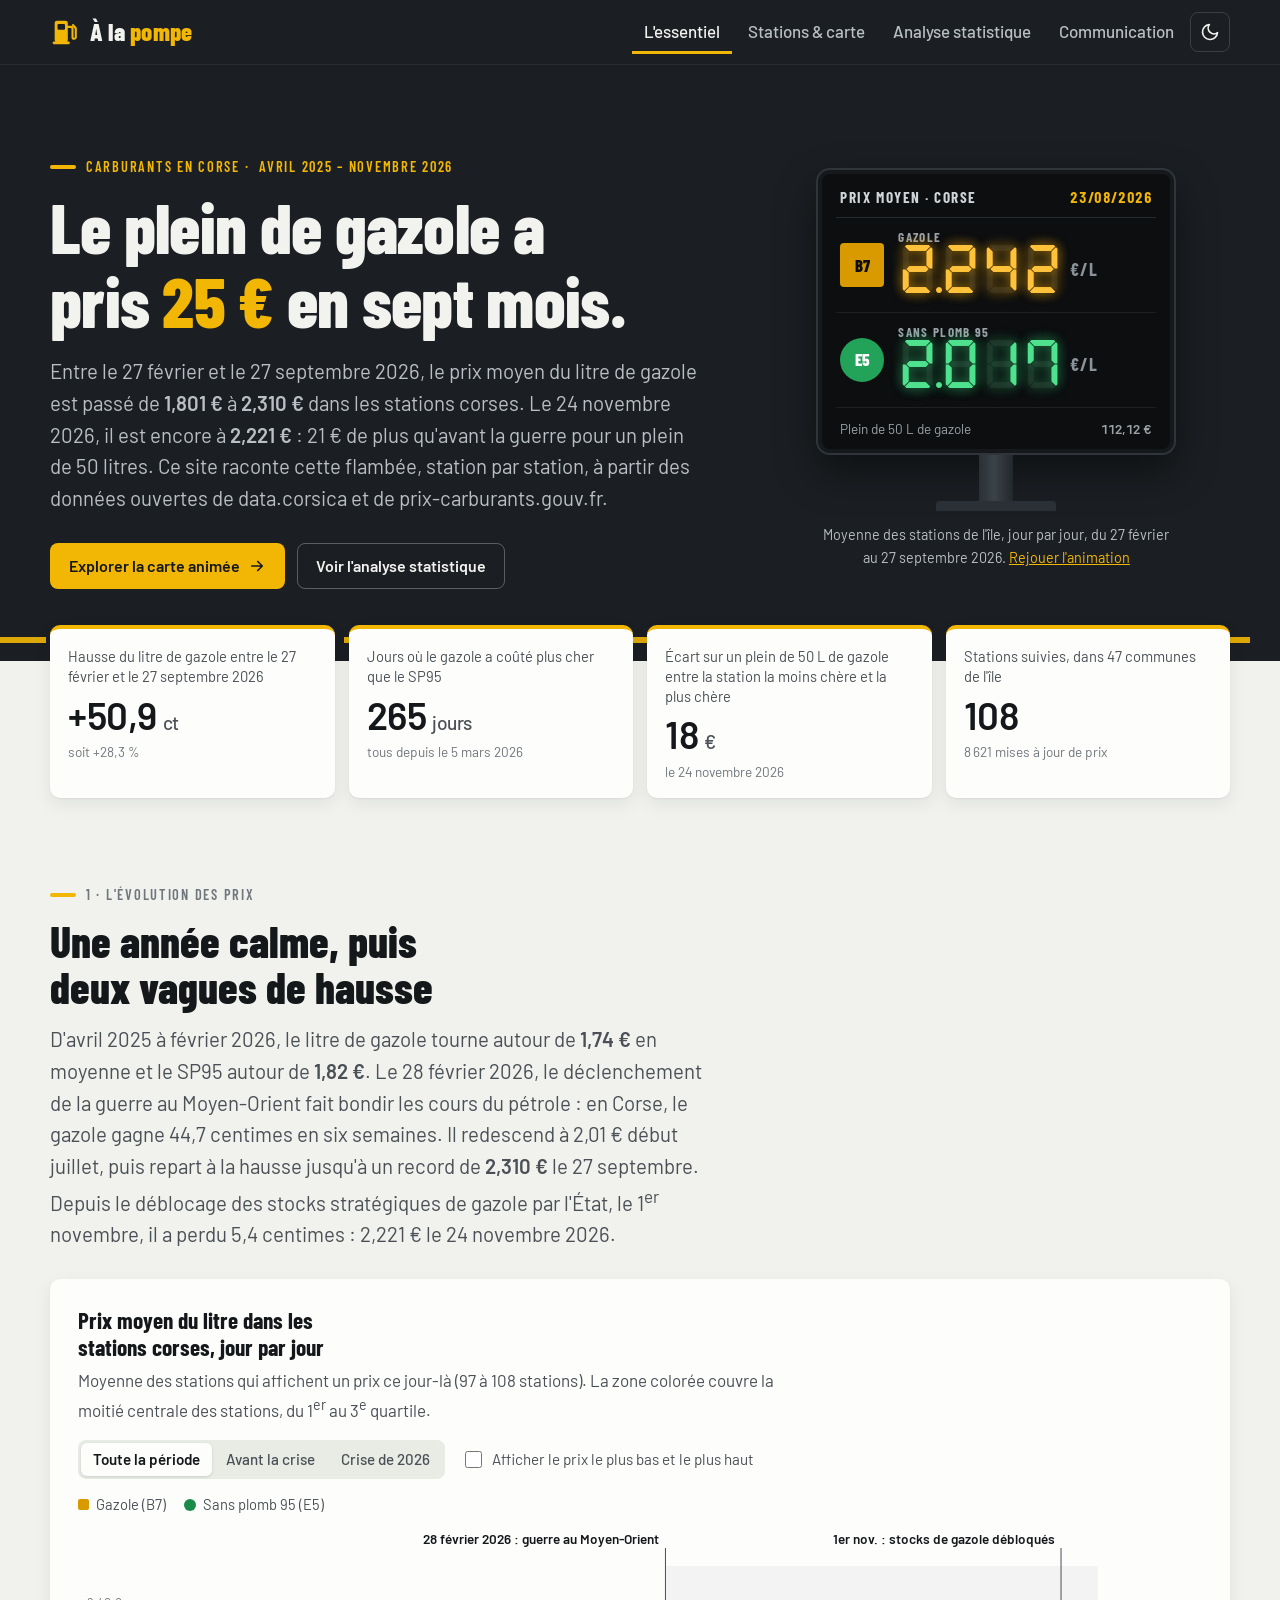
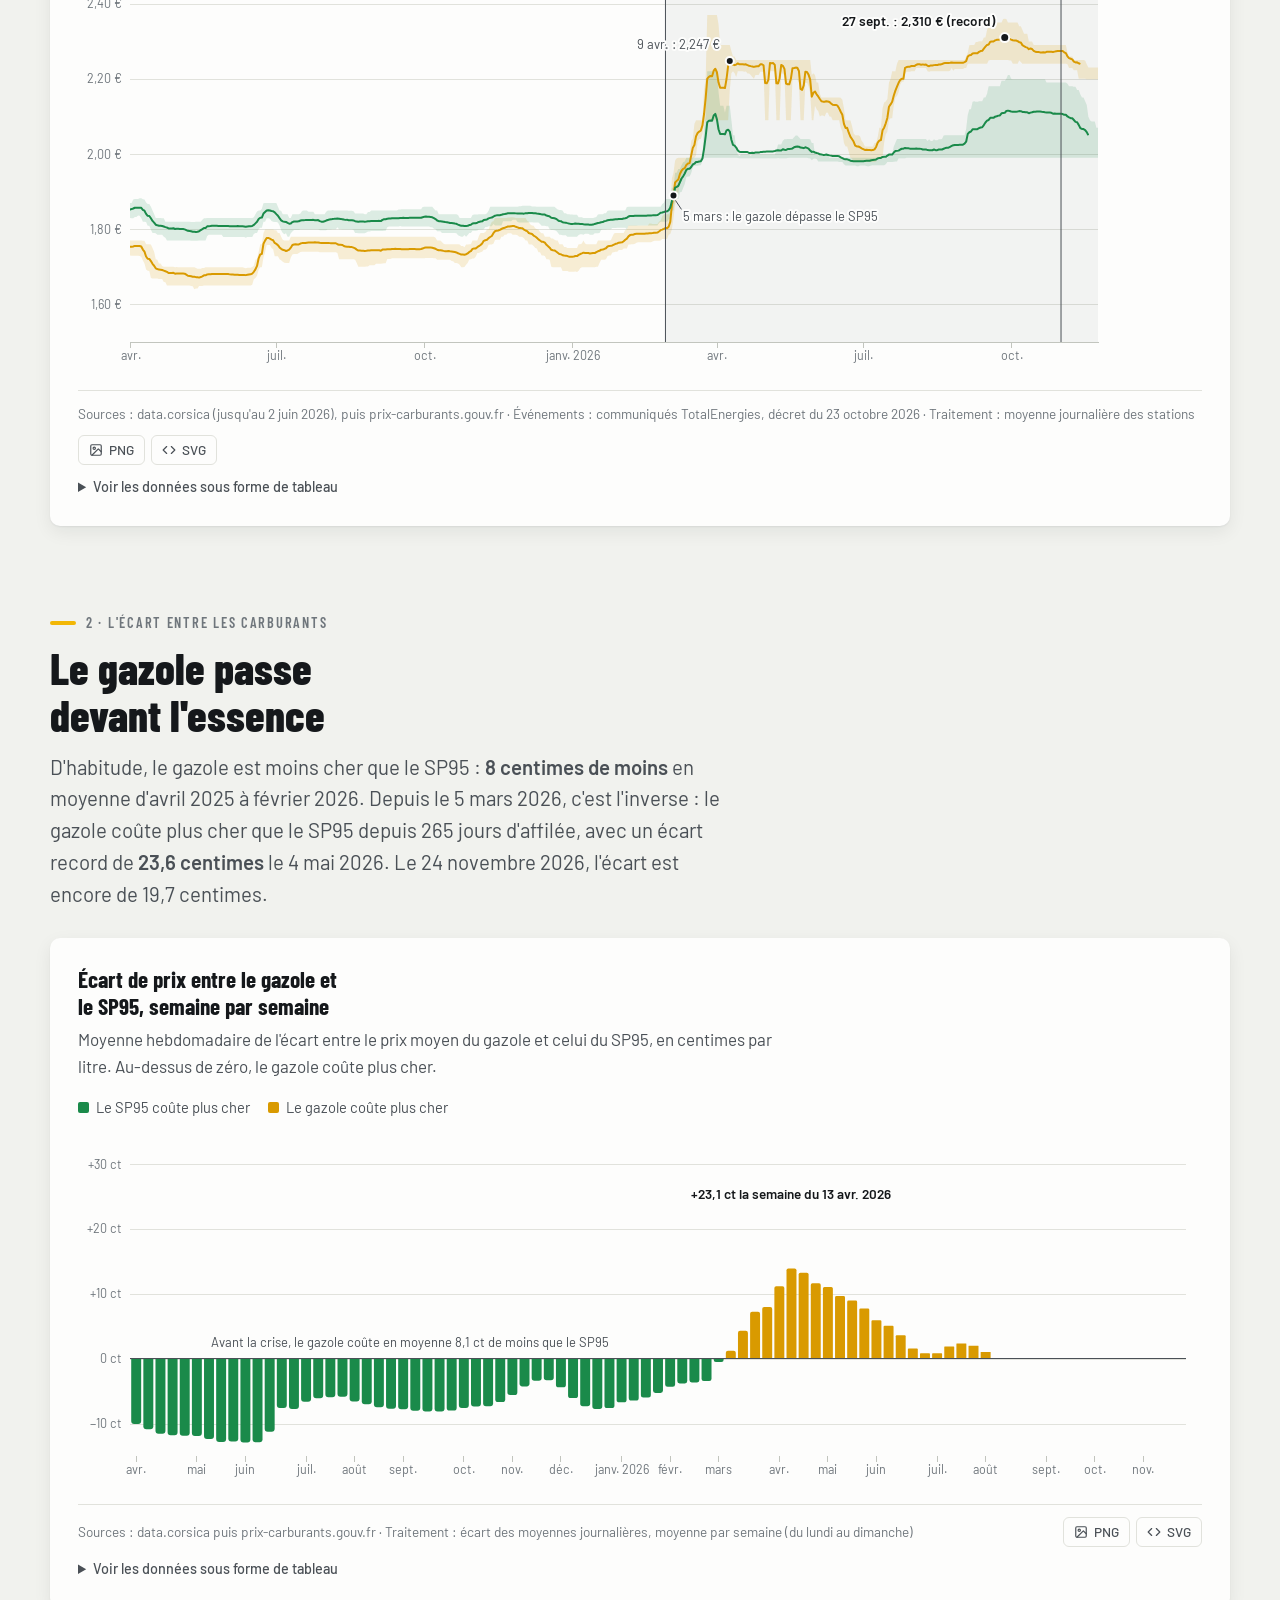
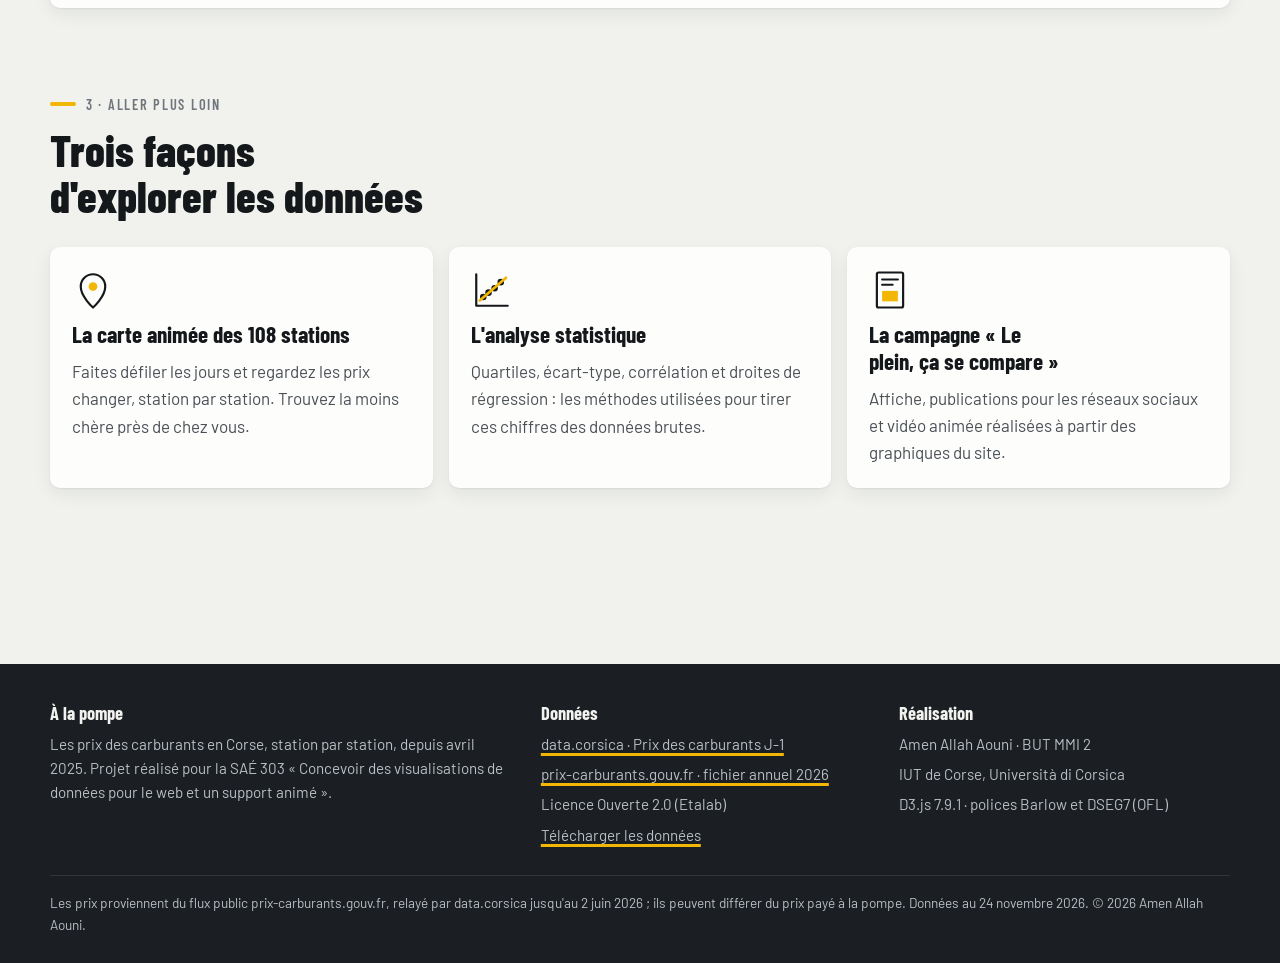
==== site/index.html @ 2a2ec22b "Site « À la pompe » (SAÉ 303) avec mise à jour quotidienne des données Données data.corsica jusqu'au" ====
<!DOCTYPE html>
<html lang="fr">
<head>
  <meta charset="utf-8">
  <meta name="viewport" content="width=device-width, initial-scale=1">
  <title>À la pompe — les prix des carburants en Corse</title>
  <meta name="description" content="Les prix du gazole et du SP95 dans les 108 stations corses depuis avril 2025 : la flambée de 2026 racontée en données (SAÉ 303, BUT MMI).">
  <meta property="og:title" content="À la pompe — les prix des carburants en Corse">
  <meta property="og:description" content="La flambée des carburants de 2026 en Corse, station par station.">
  <meta property="og:image" content="communication/banniere-web-1200x630.png">
  <link rel="icon" href="img/favicon.svg" type="image/svg+xml">
  <link rel="stylesheet" href="css/style.css">
</head>
<body>
<a class="skip" href="#contenu">Aller au contenu</a>

<header class="site-header">
  <div class="wrap">
    <a class="logo" href="index.html" aria-label="À la pompe, accueil">
      <svg viewBox="0 0 32 32" aria-hidden="true"><rect x="5" y="4" width="14" height="23" rx="2.5" fill="#f2b705"/><rect x="8" y="7.5" width="8" height="6" rx="1" fill="#1b1f23"/><rect x="3" y="26" width="18" height="3" rx="1" fill="#f2b705"/><path d="M19 10.5h3a2 2 0 0 1 2 2v9a1.75 1.75 0 0 0 3.5 0v-9.5l-3-3.5" fill="none" stroke="#f2b705" stroke-width="2.2" stroke-linecap="round" stroke-linejoin="round"/></svg>
      <span>À la <em>pompe</em></span>
    </a>
    <button class="icon-btn burger" type="button" aria-expanded="false" aria-controls="nav" aria-label="Ouvrir le menu"><svg viewBox="0 0 24 24" fill="none" stroke="currentColor" stroke-width="2" stroke-linecap="round" aria-hidden="true"><path d="M4 7h16M4 12h16M4 17h16"/></svg></button>
    <nav class="nav" id="nav" aria-label="Navigation principale">
      <a href="index.html" aria-current="page">L'essentiel</a>
      <a href="stations.html">Stations &amp; carte</a>
      <a href="analyse.html">Analyse statistique</a>
      <a href="communication.html">Communication</a>
      <button class="icon-btn theme-toggle" type="button" aria-label="Changer de thème"></button>
    </nav>
  </div>
</header>

<main id="contenu">
  <section class="band hero" aria-labelledby="titre">
    <div class="wrap">
      <div>
        <p class="eyebrow">Carburants en Corse · <span data-ap="periode">avril 2025 – novembre 2026</span></p>
        <h1 id="titre">Le plein de gazole a pris <span class="hl" data-kpi="surcout">25&nbsp;€</span> en <span data-kpi="duree">sept mois</span>.</h1>
        <p class="lede">Entre le 27 février et le <span data-kpi="date-pic">27 septembre 2026</span>, le prix moyen du litre de gazole est passé de <strong data-kpi="avant">1,801&nbsp;€</strong> à <strong data-kpi="pic">2,310&nbsp;€</strong> dans les stations corses. Le <span data-kpi="date-fin">24 novembre 2026</span>, il est encore à <strong data-kpi="dernier">2,221&nbsp;€</strong>&nbsp;: <span data-kpi="surcout-fin">21&nbsp;€</span> de plus qu'avant la guerre pour un plein de 50&nbsp;litres. Ce site raconte cette flambée, station par station, à partir des données ouvertes de data.corsica et de <span style="white-space:nowrap">prix-carburants.gouv.fr</span>.</p>
        <div class="actions">
          <a class="btn btn-mark" href="stations.html">Explorer la carte animée
            <svg viewBox="0 0 24 24" fill="none" stroke="currentColor" stroke-width="2.2" stroke-linecap="round" stroke-linejoin="round" aria-hidden="true"><path d="M5 12h14M13 6l6 6-6 6"/></svg></a>
          <a class="btn btn-ghost" href="analyse.html">Voir l'analyse statistique</a>
        </div>
      </div>

      <figure class="totem" aria-labelledby="totem-cap">
        <div class="totem-panel">
          <div class="totem-head"><span>Prix moyen · Corse</span><time id="totem-date" datetime="2026-09-27">27/09/2026</time></div>
          <div class="totem-row">
            <span class="fuel-badge b7" aria-hidden="true">B7</span>
            <div><div class="totem-name">Gazole</div><div class="led led-g" aria-live="off"><span class="ghost" aria-hidden="true">8.888</span><span class="on" id="led-g">2.310</span><small>€/L</small></div></div>
          </div>
          <div class="totem-row">
            <span class="fuel-badge e5" aria-hidden="true">E5</span>
            <div><div class="totem-name">Sans plomb 95</div><div class="led led-s" aria-live="off"><span class="ghost" aria-hidden="true">8.888</span><span class="on" id="led-s">2.109</span><small>€/L</small></div></div>
          </div>
          <div class="totem-foot"><span>Plein de 50&nbsp;L de gazole</span><strong class="num" id="totem-plein">115,49&nbsp;€</strong></div>
        </div>
        <div class="totem-pole"></div><div class="totem-base"></div>
        <figcaption class="totem-caption" id="totem-cap">Moyenne des stations de l'île, jour par jour, du 27 février au <span data-kpi="date-pic">27 septembre 2026</span>. <button class="totem-replay" type="button" id="totem-replay">Rejouer l'animation</button></figcaption>
      </figure>
    </div>
  </section>

  <section class="section" aria-label="Chiffres clés" style="padding-top:0">
    <div class="wrap">
      <div class="kpis" id="kpis">
        <div class="kpi"><div class="label">Hausse du litre de gazole entre le 27 février et le <span data-kpi="date-pic">27 septembre 2026</span></div><div class="value" data-kpi="hausse">+50,9<small>&nbsp;ct</small></div><div class="sub" data-kpi="hausse-pct">soit +28,3&nbsp;%</div></div>
        <div class="kpi"><div class="label">Jours où le gazole a coûté plus cher que le SP95</div><div class="value" data-kpi="jours">265<small>&nbsp;jours</small></div><div class="sub" data-kpi="jours-sub">tous depuis le 5 mars 2026</div></div>
        <div class="kpi"><div class="label">Écart sur un plein de 50&nbsp;L de gazole entre la station la moins chère et la plus chère</div><div class="value" data-kpi="ecart-plein">18<small>&nbsp;€</small></div><div class="sub" data-kpi="ecart-date">le 24 novembre 2026</div></div>
        <div class="kpi"><div class="label">Stations suivies, dans 47 communes de l'île</div><div class="value">108</div><div class="sub" data-kpi="maj">8&nbsp;621 mises à jour de prix</div></div>
      </div>
    </div>
  </section>

  <section class="section" aria-labelledby="s1">
    <div class="wrap">
      <div class="section-head">
        <p class="eyebrow">1 · L'évolution des prix</p>
        <h2 id="s1">Une année calme, puis deux vagues de hausse</h2>
        <p class="lede text">D'avril 2025 à février 2026, le litre de gazole tourne autour de <strong>1,74&nbsp;€</strong> en moyenne et le SP95 autour de <strong>1,82&nbsp;€</strong>. Le 28 février 2026, le déclenchement de la guerre au Moyen-Orient fait bondir les cours du pétrole&nbsp;: en Corse, le gazole gagne 44,7 centimes en six semaines. Il redescend à 2,01&nbsp;€ début juillet, puis repart à la hausse jusqu'à un record de <strong data-kpi="pic">2,310&nbsp;€</strong> le <span data-kpi="date-pic-court">27 septembre</span>. <span data-kpi="destockage">Depuis le déblocage des stocks stratégiques de gazole par l'État, le 1<sup>er</sup> novembre, il a perdu 5,4 centimes&nbsp;: 2,221&nbsp;€ le 24 novembre 2026.</span></p>
      </div>

      <figure class="chart-card" id="carte-evolution">
        <div class="chart-head">
          <h3>Prix moyen du litre dans les stations corses, jour par jour</h3>
          <p class="sub">Moyenne des stations qui affichent un prix ce jour-là (<span data-kpi="n-range">97 à 108</span> stations). La zone colorée couvre la moitié centrale des stations, du 1<sup>er</sup> au 3<sup>e</sup> quartile.</p>
        </div>
        <div class="controls">
          <div class="seg" role="group" aria-label="Période affichée" id="evo-periode">
            <button type="button" data-v="tout" aria-pressed="true">Toute la période</button>
            <button type="button" data-v="p1" aria-pressed="false">Avant la crise</button>
            <button type="button" data-v="p2" aria-pressed="false">Crise de 2026</button>
          </div>
          <label class="check"><input type="checkbox" id="evo-extremes"> Afficher le prix le plus bas et le plus haut</label>
        </div>
        <div class="legend" aria-hidden="true">
          <span><i class="key key-sq bg-g"></i>Gazole (B7)</span>
          <span><i class="key key-ci bg-s"></i>Sans plomb 95 (E5)</span>
        </div>
        <div class="chart" id="evolution" role="img" aria-label="Courbes du prix moyen du gazole et du SP95 en Corse d'avril 2025 à novembre 2026. Les prix restent stables autour de 1,74 et 1,82 euro jusqu'en février 2026, puis montent fortement en mars : le gazole atteint 2,247 euros le 9 avril, redescend vers 2,01 euros début juillet, culmine à 2,310 euros le 27 septembre, puis baisse en novembre jusqu'à 2,221 euros le 24 novembre. Il coûte plus cher que le SP95 depuis le 5 mars."></div>
        <figcaption class="chart-foot"><span>Sources : data.corsica (jusqu'au 2 juin 2026), puis prix-carburants.gouv.fr · Événements : communiqués TotalEnergies, décret du 23 octobre 2026 · Traitement : moyenne journalière des stations</span></figcaption>
      </figure>
    </div>
  </section>

  <section class="section" aria-labelledby="s2">
    <div class="wrap">
      <div class="section-head">
        <p class="eyebrow">2 · L'écart entre les carburants</p>
        <h2 id="s2">Le gazole passe devant l'essence</h2>
        <p class="lede text">D'habitude, le gazole est moins cher que le SP95&nbsp;: <strong>8 centimes de moins</strong> en moyenne d'avril 2025 à février 2026. Depuis le 5 mars 2026, c'est l'inverse&nbsp;: <span data-kpi="inversion">le gazole coûte plus cher que le SP95 depuis 265 jours d'affilée</span>, avec un écart record de <strong data-kpi="ecart-max">23,6 centimes</strong> le 4 mai 2026. <span data-kpi="ecart-fin-phrase">Le 24 novembre 2026, l'écart est encore de 19,7 centimes.</span></p>
      </div>
      <figure class="chart-card" id="carte-ecart">
        <div class="chart-head">
          <h3>Écart de prix entre le gazole et le SP95, semaine par semaine</h3>
          <p class="sub">Moyenne hebdomadaire de l'écart entre le prix moyen du gazole et celui du SP95, en centimes par litre. Au-dessus de zéro, le gazole coûte plus cher.</p>
        </div>
        <div class="legend" aria-hidden="true">
          <span><i class="key key-sq bg-s"></i>Le SP95 coûte plus cher</span>
          <span><i class="key key-sq bg-g"></i>Le gazole coûte plus cher</span>
        </div>
        <div class="chart" id="ecart" role="img" aria-label="Diagramme en barres de l'écart hebdomadaire entre gazole et SP95 : environ 8 centimes en faveur du gazole jusqu'en février 2026, puis un écart qui s'inverse début mars et dépasse 23 centimes en défaveur du gazole mi-avril. Il retombe à 3 centimes début juillet, remonte à plus de 22 centimes en août et reste entre 16 et 20 centimes jusqu'à fin novembre 2026."></div>
        <figcaption class="chart-foot"><span>Sources : data.corsica puis prix-carburants.gouv.fr · Traitement : écart des moyennes journalières, moyenne par semaine (du lundi au dimanche)</span></figcaption>
      </figure>
    </div>
  </section>

  <section class="section" aria-labelledby="s3">
    <div class="wrap">
      <div class="section-head">
        <p class="eyebrow">3 · Aller plus loin</p>
        <h2 id="s3">Trois façons d'explorer les données</h2>
      </div>
      <div class="cards">
        <a class="card" href="stations.html">
          <svg class="pic" viewBox="0 0 48 48" fill="none" stroke="currentColor" stroke-width="2.5" stroke-linejoin="round" aria-hidden="true"><path d="M24 44s14-12.4 14-24a14 14 0 0 0-28 0c0 11.6 14 24 14 24z"/><circle cx="24" cy="20" r="5" fill="var(--mark)" stroke="none"/></svg>
          <h3>La carte animée des 108 stations</h3>
          <p>Faites défiler les jours et regardez les prix changer, station par station. Trouvez la moins chère près de chez vous.</p>
        </a>
        <a class="card" href="analyse.html">
          <svg class="pic" viewBox="0 0 48 48" fill="none" stroke="currentColor" stroke-width="2.5" stroke-linecap="round" aria-hidden="true"><path d="M6 42h36M6 42V6"/><circle cx="14" cy="32" r="2.5" fill="currentColor"/><circle cx="20" cy="27" r="2.5" fill="currentColor"/><circle cx="27" cy="22" r="2.5" fill="currentColor"/><circle cx="34" cy="15" r="2.5" fill="currentColor"/><path d="M10 36 40 10" stroke="var(--mark)" stroke-width="3"/></svg>
          <h3>L'analyse statistique</h3>
          <p>Quartiles, écart-type, corrélation et droites de régression&nbsp;: les méthodes utilisées pour tirer ces chiffres des données brutes.</p>
        </a>
        <a class="card" href="communication.html">
          <svg class="pic" viewBox="0 0 48 48" fill="none" stroke="currentColor" stroke-width="2.5" stroke-linejoin="round" aria-hidden="true"><rect x="9" y="4" width="30" height="40" rx="2"/><path d="M15 12h18M15 18h12" stroke-linecap="round"/><rect x="15" y="25" width="18" height="12" fill="var(--mark)" stroke="none"/></svg>
          <h3>La campagne «&nbsp;Le plein, ça se compare&nbsp;»</h3>
          <p>Affiche, publications pour les réseaux sociaux et vidéo animée réalisées à partir des graphiques du site.</p>
        </a>
      </div>
    </div>
  </section>
</main>

<footer class="site-footer">
  <div class="wrap">
    <div>
      <h4>À la pompe</h4>
      <p>Les prix des carburants en Corse, station par station, depuis avril 2025. Projet réalisé pour la SAÉ 303 «&nbsp;Concevoir des visualisations de données pour le web et un support animé&nbsp;».</p>
    </div>
    <div>
      <h4>Données</h4>
      <ul>
        <li><a href="https://data.corsica/datasets/prix-des-carburants-j-1-avec-historique-en-corse">data.corsica · Prix des carburants J-1</a></li>
        <li><a href="https://www.prix-carburants.gouv.fr/rubrique/opendata/">prix-carburants.gouv.fr · fichier annuel 2026</a></li>
        <li>Licence Ouverte 2.0 (Etalab)</li>
        <li><a href="analyse.html#telechargements">Télécharger les données</a></li>
      </ul>
    </div>
    <div>
      <h4>Réalisation</h4>
      <ul>
        <li>Amen Allah Aouni · BUT MMI 2</li>
        <li>IUT de Corse, Università di Corsica</li>
        <li>D3.js 7.9.1 · polices Barlow et DSEG7 (OFL)</li>
      </ul>
    </div>
    <p class="legal">Les prix proviennent du flux public prix-carburants.gouv.fr, relayé par data.corsica jusqu'au 2 juin 2026&nbsp;; ils peuvent différer du prix payé à la pompe. Données au <span data-ap="date-fin">24 novembre 2026</span>. © <span data-annee>2026</span> Amen Allah Aouni.</p>
  </div>
</footer>

<script src="js/vendor/d3.v7.9.1.min.js"></script>
<script src="data/data.js"></script>
<script src="js/common.js"></script>
<script src="js/accueil.js"></script>
</body>
</html>
---- site/css/style.css ----
/* =====================================================================
   À la pompe — feuille de style
   Charte : asphalte + marquage routier jaune ; codes des carburants
   (gazole B7 = jaune, SP95 E5 = vert, comme sur les pistolets des pompes).
   Mise en page : une colonne éditoriale (~65 caractères) qui s'élargit
   pour les graphiques ; bandeaux « asphalte » pour les temps forts.
   ===================================================================== */

@font-face { font-family: "Barlow"; font-weight: 400; font-style: normal; font-display: swap; src: url("../fonts/barlow-latin-400-normal.woff2") format("woff2"); }
@font-face { font-family: "Barlow"; font-weight: 400; font-style: italic; font-display: swap; src: url("../fonts/barlow-latin-400-italic.woff2") format("woff2"); }
@font-face { font-family: "Barlow"; font-weight: 500; font-style: normal; font-display: swap; src: url("../fonts/barlow-latin-500-normal.woff2") format("woff2"); }
@font-face { font-family: "Barlow"; font-weight: 600; font-style: normal; font-display: swap; src: url("../fonts/barlow-latin-600-normal.woff2") format("woff2"); }
@font-face { font-family: "Barlow"; font-weight: 700; font-style: normal; font-display: swap; src: url("../fonts/barlow-latin-700-normal.woff2") format("woff2"); }
@font-face { font-family: "Barlow Condensed"; font-weight: 600; font-style: normal; font-display: swap; src: url("../fonts/barlow-condensed-latin-600-normal.woff2") format("woff2"); }
@font-face { font-family: "Barlow Condensed"; font-weight: 700; font-style: normal; font-display: swap; src: url("../fonts/barlow-condensed-latin-700-normal.woff2") format("woff2"); }
@font-face { font-family: "Barlow Condensed"; font-weight: 800; font-style: normal; font-display: swap; src: url("../fonts/barlow-condensed-latin-800-normal.woff2") format("woff2"); }
@font-face { font-family: "DSEG7 Classic"; font-weight: 700; font-style: normal; font-display: swap; src: url("../fonts/DSEG7Classic-Bold.woff2") format("woff2"); }

:root {
  /* couleurs (thème clair) */
  --bg: #f1f2ee;
  --surface: #fdfdfc;
  --surface-2: #e9ebe5;
  --ink: #15181b;
  --ink-2: #4a5056;
  --muted: #6f767c;
  --line: #e1e2dc;
  --axis: #c2c5be;
  --asphalt: #1b1f23;
  --asphalt-2: #272c31;
  --on-asphalt: #f2f3ef;
  --on-asphalt-2: #b9bfc4;
  --mark: #f2b705;
  --gazole: #d99a00;
  --sp95: #1a8a4a;
  --moins: #2a6fc4;
  --neutre: #dfdfd9;
  --plus: #c9372c;
  --cat-1: #2a78d6;
  --cat-2: #eb6834;
  --cat-3: #1baf7a;
  --cat-autre: #9a9f99;
  --focus: #2a6fc4;
  --shadow: 0 1px 2px rgba(21, 24, 27, .06), 0 6px 18px rgba(21, 24, 27, .07);
  /* typographies */
  --font-display: "Barlow Condensed", "Arial Narrow", "Roboto Condensed", sans-serif;
  --font-body: "Barlow", "Segoe UI", system-ui, -apple-system, sans-serif;
  --font-led: "DSEG7 Classic", "Courier New", monospace;
  /* mise en page */
  --wrap: 1180px;
  --text: 68ch;
  --radius: 10px;
  color-scheme: light;
}

@media (prefers-color-scheme: dark) {
  :root:not([data-theme="light"]) {
    --bg: #101215; --surface: #1a1d21; --surface-2: #23272c; --ink: #eef0f2; --ink-2: #c3c8cd; --muted: #8f969c;
    --line: #2c3035; --axis: #40464c; --asphalt: #0b0d0f; --asphalt-2: #171a1d; --on-asphalt: #eef0f2; --on-asphalt-2: #a9b0b6;
    --gazole: #c78400; --sp95: #168250; --moins: #4a8fe0; --neutre: #3b3e42; --plus: #e0574b;
    --cat-1: #3987e5; --cat-2: #d95926; --cat-3: #199e70; --cat-autre: #7b8187; --focus: #6aa6ef;
    --shadow: 0 1px 2px rgba(0, 0, 0, .4), 0 8px 24px rgba(0, 0, 0, .35);
    color-scheme: dark;
  }
}
:root[data-theme="dark"] {
  --bg: #101215; --surface: #1a1d21; --surface-2: #23272c; --ink: #eef0f2; --ink-2: #c3c8cd; --muted: #8f969c;
  --line: #2c3035; --axis: #40464c; --asphalt: #0b0d0f; --asphalt-2: #171a1d; --on-asphalt: #eef0f2; --on-asphalt-2: #a9b0b6;
  --gazole: #c78400; --sp95: #168250; --moins: #4a8fe0; --neutre: #3b3e42; --plus: #e0574b;
  --cat-1: #3987e5; --cat-2: #d95926; --cat-3: #199e70; --cat-autre: #7b8187; --focus: #6aa6ef;
  --shadow: 0 1px 2px rgba(0, 0, 0, .4), 0 8px 24px rgba(0, 0, 0, .35);
  color-scheme: dark;
}

/* ---------- base ---------- */
*, *::before, *::after { box-sizing: border-box; }
html { -webkit-text-size-adjust: 100%; scroll-behavior: smooth; }
@media (prefers-reduced-motion: reduce) { html { scroll-behavior: auto; } *, *::before, *::after { animation-duration: .01ms !important; transition-duration: .01ms !important; } }
body { margin: 0; background: var(--bg); color: var(--ink); font: 400 1.0625rem/1.6 var(--font-body); }
img, svg { max-width: 100%; }
img { height: auto; display: block; }
a { color: inherit; text-decoration-color: var(--mark); text-decoration-thickness: 3px; text-underline-offset: 3px; }
a:hover { text-decoration-color: currentColor; }
:focus-visible { outline: 3px solid var(--focus); outline-offset: 2px; border-radius: 3px; }
h1, h2, h3, h4 { font-family: var(--font-display); line-height: 1.05; text-wrap: balance; margin: 0; }
h1 { font-weight: 800; font-size: clamp(2.5rem, 5.6vw, 4.4rem); letter-spacing: -.01em; }
h2 { font-weight: 800; font-size: clamp(1.9rem, 3.6vw, 2.75rem); }
h3 { font-weight: 700; font-size: 1.45rem; line-height: 1.15; }
h4 { font-weight: 700; font-size: 1.15rem; }
p { margin: 0; }
strong { font-weight: 600; }
.wrap { width: min(100% - 32px, var(--wrap)); margin-inline: auto; }
.text { max-width: var(--text); }
.flow > * + * { margin-top: 1rem; }
.sr-only { position: absolute; width: 1px; height: 1px; overflow: hidden; clip: rect(0 0 0 0); white-space: nowrap; }
.skip { position: absolute; left: 12px; top: -60px; background: var(--mark); color: #15181b; padding: 8px 14px; border-radius: 6px; z-index: 100; font-weight: 600; }
.skip:focus { top: 12px; }
.num { font-variant-numeric: tabular-nums; }

/* ---------- en-tête ---------- */
.site-header { position: sticky; top: 0; z-index: 50; background: var(--asphalt); color: var(--on-asphalt); border-bottom: 1px solid rgba(255, 255, 255, .06); }
.site-header .wrap { display: flex; align-items: center; gap: 24px; min-height: 64px; }
.logo { display: inline-flex; align-items: center; gap: 10px; text-decoration: none; font-family: var(--font-display); font-weight: 800; font-size: 1.55rem; letter-spacing: .01em; color: var(--on-asphalt); white-space: nowrap; }
.logo svg { width: 30px; height: 30px; flex: none; }
.logo span em { font-style: normal; color: var(--mark); }
.nav { margin-left: auto; display: flex; align-items: center; gap: 4px; }
.nav a { text-decoration: none; padding: 8px 12px; border-radius: 6px; font-weight: 500; color: var(--on-asphalt-2); }
.nav a:hover { color: var(--on-asphalt); background: rgba(255, 255, 255, .06); }
.nav a[aria-current="page"] { color: var(--on-asphalt); box-shadow: inset 0 -3px 0 var(--mark); border-radius: 6px 6px 0 0; }
.icon-btn { display: inline-grid; place-items: center; width: 40px; height: 40px; border-radius: 8px; border: 1px solid rgba(255, 255, 255, .14); background: transparent; color: var(--on-asphalt); cursor: pointer; }
.icon-btn:hover { background: rgba(255, 255, 255, .08); }
.icon-btn svg { width: 20px; height: 20px; }
.burger { display: none; }
@media (max-width: 860px) {
  .burger { display: inline-grid; margin-left: auto; }
  .nav { position: absolute; left: 0; right: 0; top: 64px; flex-direction: column; align-items: stretch; gap: 0; padding: 8px 16px 16px; background: var(--asphalt); border-bottom: 1px solid rgba(255, 255, 255, .08); display: none; }
  .nav.open { display: flex; }
  .nav a { padding: 12px 8px; }
  .nav a[aria-current="page"] { box-shadow: inset 4px 0 0 var(--mark); border-radius: 0; padding-left: 14px; }
  .nav .icon-btn { margin-top: 8px; }
}

/* ---------- bandeau asphalte / héros ---------- */
.band { background: var(--asphalt); color: var(--on-asphalt); }
.band .lede { color: var(--on-asphalt-2); }
.hero { padding: clamp(40px, 7vw, 84px) 0 clamp(40px, 6vw, 72px); position: relative; overflow: hidden; }
.hero::after { /* marquage de chaussée en pointillé, en bas du bandeau */
  content: ""; position: absolute; left: 0; right: 0; bottom: 18px; height: 6px;
  background: repeating-linear-gradient(90deg, var(--mark) 0 46px, transparent 46px 86px); opacity: .9; }
.hero .wrap { display: grid; grid-template-columns: minmax(0, 1.25fr) minmax(0, .9fr); gap: clamp(28px, 5vw, 64px); align-items: center; }
.eyebrow { display: inline-flex; align-items: center; gap: 10px; font: 600 .9rem/1.2 var(--font-display); text-transform: uppercase; letter-spacing: .12em; color: var(--muted); }
.band .eyebrow { color: var(--mark); }
.eyebrow::before { content: ""; width: 26px; height: 4px; background: var(--mark); border-radius: 2px; }
.hero h1 { margin-top: 14px; }
.hero h1 .hl { color: var(--mark); }
.lede { font-size: clamp(1.1rem, 1.6vw, 1.28rem); line-height: 1.55; max-width: 56ch; margin-top: 18px; color: var(--ink-2); }
.hero .actions { display: flex; flex-wrap: wrap; gap: 12px; margin-top: 28px; }
@media (max-width: 900px) { .hero .wrap { grid-template-columns: 1fr; } }

.btn { display: inline-flex; align-items: center; gap: 8px; font: 600 1rem/1 var(--font-body); padding: 13px 18px; border-radius: 8px; border: 1px solid transparent; text-decoration: none; cursor: pointer; }
.btn-mark { background: var(--mark); color: #15181b; }
.btn-mark:hover { filter: brightness(1.06); }
.btn-ghost { border-color: rgba(255, 255, 255, .28); color: var(--on-asphalt); background: transparent; }
.btn-ghost:hover { background: rgba(255, 255, 255, .08); }
.btn svg { width: 18px; height: 18px; }

/* totem de prix (panneau de station) */
.totem { justify-self: center; width: min(100%, 360px); }
.totem-panel { background: #0c0e10; border-radius: 14px; padding: 18px 18px 14px; border: 2px solid #2f353b; box-shadow: 0 18px 40px rgba(0, 0, 0, .45), inset 0 0 0 4px #15191c; }
.totem-head { display: flex; justify-content: space-between; align-items: baseline; font: 700 .95rem/1 var(--font-display); letter-spacing: .1em; text-transform: uppercase; color: #cfd4d8; padding: 2px 4px 12px; border-bottom: 1px solid #262b30; }
.totem-head time { color: var(--mark); font-variant-numeric: tabular-nums; letter-spacing: .04em; }
.totem-row { display: grid; grid-template-columns: auto 1fr; align-items: center; gap: 14px; padding: 12px 4px; border-bottom: 1px solid #1d2125; }
.totem-row:last-of-type { border-bottom: 0; }
.fuel-badge { display: inline-grid; place-items: center; width: 44px; height: 44px; font: 800 1.05rem/1 var(--font-display); color: #0c0e10; }
.fuel-badge.b7 { background: var(--gazole); border-radius: 4px; }
.fuel-badge.e5 { background: #23a35a; border-radius: 50%; color: #fff; }
.totem-name { font: 700 .82rem/1.1 var(--font-display); letter-spacing: .1em; text-transform: uppercase; color: #9aa2a8; }
.led { font-family: var(--font-led); font-weight: 700; font-size: clamp(2.3rem, 5vw, 3rem); line-height: 1; letter-spacing: .04em; font-variant-numeric: tabular-nums; position: relative; display: inline-block; }
.led .ghost { position: absolute; inset: 0; color: rgba(255, 255, 255, .06); }
.led .on { position: relative; }
.led-g { color: #ffc23a; text-shadow: 0 0 12px rgba(255, 176, 0, .45); }
.led-s { color: #4ee28e; text-shadow: 0 0 12px rgba(46, 204, 113, .4); }
.led small { font-family: var(--font-display); font-size: .38em; letter-spacing: .06em; color: #8b939a; margin-left: 6px; text-shadow: none; vertical-align: .9em; }
.totem-foot { display: flex; justify-content: space-between; gap: 10px; padding: 10px 4px 0; font-size: .85rem; color: #9aa2a8; }
.totem-pole { width: 34px; height: 46px; margin: 0 auto; background: linear-gradient(90deg, #2a3035, #3b4248 45%, #22272b); }
.totem-base { width: 120px; height: 10px; margin: 0 auto; background: #2a3035; border-radius: 4px 4px 0 0; }
.totem-caption { margin-top: 12px; text-align: center; font-size: .9rem; color: var(--on-asphalt-2); }
.totem-replay { background: none; border: 0; color: var(--mark); font: inherit; text-decoration: underline; cursor: pointer; padding: 0; }

/* ---------- sections ---------- */
main { display: block; }
.section { padding: clamp(48px, 7vw, 88px) 0; }
.section + .section { padding-top: 0; }
.section-head { display: grid; gap: 14px; margin-bottom: 28px; }
.section-head h2 { max-width: 22ch; }
.section-head .lede { margin-top: 0; }
.kpis { display: grid; grid-template-columns: repeat(auto-fit, minmax(200px, 1fr)); gap: 14px; margin-top: -36px; position: relative; z-index: 2; }
.kpi { background: var(--surface); border-radius: var(--radius); padding: 18px 18px 16px; box-shadow: var(--shadow); border-top: 4px solid var(--mark); }
.kpi .label { font-size: .92rem; color: var(--ink-2); line-height: 1.35; }
.kpi .value { font: 600 2.4rem/1.05 var(--font-body); letter-spacing: -.01em; margin-top: 8px; }
.kpi .value small { font-size: .5em; font-weight: 500; color: var(--ink-2); margin-left: 2px; }
.kpi .sub { font-size: .85rem; color: var(--muted); margin-top: 6px; }

.cards { display: grid; grid-template-columns: repeat(auto-fit, minmax(260px, 1fr)); gap: 16px; }
.card { background: var(--surface); border-radius: var(--radius); padding: 22px; box-shadow: var(--shadow); display: grid; gap: 10px; align-content: start; text-decoration: none; }
a.card:hover { outline: 2px solid var(--mark); }
.card .pic { width: 42px; height: 42px; color: var(--ink); }
.card p { color: var(--ink-2); }

/* ---------- cartes de graphique ---------- */
.chart-card { background: var(--surface); border-radius: var(--radius); box-shadow: var(--shadow); padding: clamp(16px, 2.4vw, 28px); margin: 0; }
.chart-card + .chart-card { margin-top: 28px; }
.chart-head { display: grid; gap: 6px; margin-bottom: 16px; }
.chart-head h3 { max-width: 34ch; }
.chart-head .sub { color: var(--ink-2); max-width: 70ch; }
.controls { display: flex; flex-wrap: wrap; align-items: center; gap: 10px 16px; margin: 4px 0 14px; }
.seg { display: inline-flex; background: var(--surface-2); border-radius: 8px; padding: 3px; gap: 2px; }
.seg button { font: 500 .95rem/1 var(--font-body); border: 0; background: transparent; color: var(--ink-2); padding: 9px 12px; border-radius: 6px; cursor: pointer; display: inline-flex; align-items: center; gap: 7px; }
.seg button[aria-pressed="true"] { background: var(--surface); color: var(--ink); box-shadow: 0 1px 3px rgba(0, 0, 0, .12); font-weight: 600; }
.seg button:hover { color: var(--ink); }
.ctl-label { font-size: .9rem; color: var(--muted); }
.check { display: inline-flex; align-items: center; gap: 7px; font-size: .95rem; color: var(--ink-2); cursor: pointer; }
.check input { width: 17px; height: 17px; accent-color: var(--ink); }
.key { display: inline-block; vertical-align: middle; }
.key-sq { width: 11px; height: 11px; border-radius: 2px; }
.key-ci { width: 12px; height: 12px; border-radius: 50%; }
.key-line { width: 18px; height: 3px; border-radius: 2px; }
.bg-g { background: var(--gazole); } .bg-s { background: var(--sp95); }
.chart { position: relative; width: 100%; }
.chart svg { display: block; width: 100%; height: auto; overflow: visible; }
.legend { display: flex; flex-wrap: wrap; gap: 6px 18px; font-size: .92rem; color: var(--ink-2); margin: 2px 0 10px; }
.legend span { display: inline-flex; align-items: center; gap: 7px; }
.chart-foot { display: flex; flex-wrap: wrap; align-items: center; justify-content: space-between; gap: 10px 16px; margin-top: 14px; padding-top: 12px; border-top: 1px solid var(--line); font-size: .85rem; color: var(--muted); }
.export { display: inline-flex; gap: 6px; }
.export button, .mini-btn { font: 500 .85rem/1 var(--font-body); border: 1px solid var(--line); background: var(--surface); color: var(--ink-2); padding: 7px 10px; border-radius: 6px; cursor: pointer; display: inline-flex; align-items: center; gap: 6px; }
.export button:hover, .mini-btn:hover { border-color: var(--axis); color: var(--ink); }
.export svg, .mini-btn svg { width: 14px; height: 14px; }
details.data-table { margin-top: 10px; font-size: .9rem; }
details.data-table summary { cursor: pointer; color: var(--ink-2); font-weight: 500; }
.table-scroll { overflow-x: auto; margin-top: 10px; max-height: 420px; overflow-y: auto; border: 1px solid var(--line); border-radius: 8px; }
table { border-collapse: collapse; width: 100%; font-size: .92rem; }
th, td { text-align: left; padding: 8px 10px; border-bottom: 1px solid var(--line); white-space: nowrap; }
th { font-weight: 600; color: var(--ink-2); background: var(--surface-2); position: sticky; top: 0; z-index: 1; }
td.n, th.n { text-align: right; font-variant-numeric: tabular-nums; }
tbody tr:hover { background: var(--surface-2); }
.toast { position: fixed; left: 50%; bottom: 24px; transform: translateX(-50%); background: var(--ink); color: var(--surface); padding: 10px 16px; border-radius: 8px; font-size: .95rem; z-index: 90; box-shadow: var(--shadow); }

/* ---------- éléments SVG des graphiques ---------- */
.grid line { stroke: var(--line); shape-rendering: crispEdges; }
.grid .domain { display: none; }
.axis .domain, .axis line { stroke: var(--axis); shape-rendering: crispEdges; }
.axis text, .tick-label { fill: var(--muted); font: 400 12.5px var(--font-body); }
.axis-title { fill: var(--muted); font: 500 12.5px var(--font-body); }
.zero { stroke: var(--ink-2); stroke-width: 1; shape-rendering: crispEdges; }
.line { fill: none; stroke-width: 2; stroke-linejoin: round; stroke-linecap: round; }
.line-g { stroke: var(--gazole); } .line-s { stroke: var(--sp95); }
.band-g { fill: var(--gazole); fill-opacity: .16; } .band-s { fill: var(--sp95); fill-opacity: .14; }
.band-ext { fill-opacity: .09; }
.fill-g { fill: var(--gazole); } .fill-s { fill: var(--sp95); }
.label-strong { fill: var(--ink); font: 600 13.5px var(--font-body); }
.label { fill: var(--ink-2); font: 400 13px var(--font-body); }
.label-muted { fill: var(--muted); font: 400 12px var(--font-body); }
.halo { paint-order: stroke; stroke: var(--surface); stroke-width: 4px; stroke-linejoin: round; }
.annot-line { stroke: var(--ink-2); stroke-width: 1; }
.annot-zone { fill: var(--ink); opacity: .045; }
.annot-num { fill: var(--surface); font: 700 11px var(--font-body); }
.annot-dot { fill: var(--ink); }
.crosshair { stroke: var(--ink-2); stroke-width: 1; pointer-events: none; }
.dot-ring { stroke: var(--surface); stroke-width: 2; }
.ref-line { stroke: var(--ink-2); stroke-width: 1.5; stroke-dasharray: 5 4; fill: none; }
.box { fill: var(--surface-2); stroke: var(--axis); }
.whisker { stroke: var(--ink-2); stroke-width: 1.2; }
.median { stroke: var(--ink); stroke-width: 2.5; }
.bar-one { fill: var(--cat-1); }
.mean-line { stroke: var(--ink); stroke-width: 1.5; }
.commune { fill: var(--surface-2); stroke: var(--surface); stroke-width: .6; }
.dep-line { fill: none; stroke: var(--axis); stroke-width: 1.2; }
.coast { fill: none; stroke: var(--ink-2); stroke-width: 1; opacity: .5; }
.station { stroke: var(--surface); stroke-width: 1.8; cursor: pointer; }
.station.is-hot, .bee.is-hot { stroke: var(--ink); stroke-width: 2.5; }
.bee { stroke: var(--surface); stroke-width: 1.5; cursor: pointer; }
.hit { fill: transparent; cursor: pointer; }
.cell { shape-rendering: crispEdges; }
.cell.empty { fill: var(--surface-2); }
.reg-yx { stroke: var(--ink); stroke-width: 2; fill: none; }
.reg-xy { stroke: var(--cat-2); stroke-width: 2; fill: none; }
.reg-mayer { stroke: var(--cat-1); stroke-width: 2; fill: none; }
.g-point { fill: var(--ink); stroke: var(--surface); stroke-width: 2; }
.g-sub { fill: var(--surface); stroke: var(--cat-1); stroke-width: 2.5; }

/* infobulle */
.tooltip { position: fixed; z-index: 80; pointer-events: none; background: var(--surface); color: var(--ink); border: 1px solid var(--line); border-radius: 8px; box-shadow: var(--shadow); padding: 10px 12px; font-size: .9rem; line-height: 1.35; min-width: 160px; max-width: 280px; opacity: 0; transform: translateY(4px); transition: opacity .12s, transform .12s; }
.tooltip.show { opacity: 1; transform: none; }
.tooltip .t-title { font-weight: 600; margin-bottom: 6px; }
.tooltip .t-sub { color: var(--muted); font-size: .82rem; margin: -4px 0 6px; }
.tooltip .t-row { display: flex; align-items: center; gap: 8px; justify-content: space-between; }
.tooltip .t-row + .t-row { margin-top: 3px; }
.tooltip .t-key { display: inline-flex; align-items: center; gap: 7px; color: var(--ink-2); }
.tooltip .t-val { font-weight: 600; font-variant-numeric: tabular-nums; }

/* ---------- carte + distribution ---------- */
.explorer { display: grid; grid-template-columns: minmax(0, 1fr) minmax(0, 1.15fr); gap: 24px; align-items: start; }
@media (max-width: 960px) { .explorer { grid-template-columns: 1fr; } }
.player { display: grid; grid-template-columns: auto 1fr auto; align-items: center; gap: 12px; background: var(--surface-2); border-radius: 10px; padding: 10px 12px; margin-bottom: 16px; }
.player .play { width: 44px; height: 44px; border-radius: 50%; border: 0; background: var(--ink); color: var(--surface); display: grid; place-items: center; cursor: pointer; }
.player .play svg { width: 18px; height: 18px; }
.player input[type="range"] { width: 100%; accent-color: var(--ink); }
.player output { font: 600 1rem/1 var(--font-body); font-variant-numeric: tabular-nums; min-width: 9.5em; text-align: right; }
.day-stats { display: grid; grid-template-columns: repeat(2, minmax(0, 1fr)); gap: 10px; margin-top: 14px; }
.day-stat { background: var(--surface-2); border-radius: 8px; padding: 10px 12px; }
.day-stat .k { font-size: .82rem; color: var(--muted); }
.day-stat .v { font: 600 1.3rem/1.2 var(--font-body); font-variant-numeric: tabular-nums; }
.day-stat .w { font-size: .82rem; color: var(--ink-2); line-height: 1.3; }
.scale-legend { display: flex; align-items: center; gap: 10px; font-size: .85rem; color: var(--ink-2); flex-wrap: wrap; }
.scale-legend .ramp { width: 180px; height: 10px; border-radius: 5px; }

/* calculateur */
.calc { display: grid; grid-template-columns: minmax(0, 1fr) minmax(0, 1.2fr); gap: 24px; align-items: center; }
@media (max-width: 860px) { .calc { grid-template-columns: 1fr; } }
.calc label { display: block; font-weight: 600; margin-bottom: 6px; }
.calc .field + .field { margin-top: 16px; }
.calc input[type="range"] { width: 100%; accent-color: var(--ink); }
.calc-out { display: grid; gap: 10px; }
.calc-line { display: grid; grid-template-columns: 9em 1fr auto; align-items: center; gap: 12px; }
.calc-line .bar { height: 14px; border-radius: 0 4px 4px 0; background: var(--axis); transition: width .35s ease; }
.calc-line.cheap .bar { background: var(--moins); } .calc-line.dear .bar { background: var(--plus); }
.calc-line .eur { font: 600 1.15rem/1 var(--font-body); font-variant-numeric: tabular-nums; min-width: 5.5em; text-align: right; }
.calc-save { margin-top: 6px; padding: 12px 14px; border-left: 4px solid var(--mark); background: var(--surface-2); border-radius: 0 8px 8px 0; }
.calc-save strong { font-size: 1.25rem; }

.search { font: 400 1rem var(--font-body); padding: 10px 12px; border-radius: 8px; border: 1px solid var(--axis); background: var(--surface); color: var(--ink); width: min(100%, 320px); }
th button { all: unset; cursor: pointer; display: inline-flex; gap: 6px; align-items: center; }
th button:focus-visible { outline: 3px solid var(--focus); }
th[aria-sort="ascending"] button::after { content: "▲"; font-size: .7em; }
th[aria-sort="descending"] button::after { content: "▼"; font-size: .7em; }

/* ---------- analyse ---------- */
.stats-grid { display: grid; grid-template-columns: repeat(auto-fit, minmax(300px, 1fr)); gap: 16px; }
.eq { font: 600 1.05rem/1.4 var(--font-body); font-variant-numeric: tabular-nums; }
.reg-panel { display: grid; grid-template-columns: repeat(auto-fit, minmax(190px, 1fr)); gap: 10px; margin-top: 14px; }
.reg-item { background: var(--surface-2); border-radius: 8px; padding: 10px 12px; font-size: .92rem; }
.reg-item .k { color: var(--muted); font-size: .82rem; display: flex; align-items: center; gap: 7px; }
.steps { counter-reset: s; display: grid; gap: 14px; padding: 0; margin: 0; list-style: none; }
.steps li { counter-increment: s; display: grid; grid-template-columns: 40px 1fr; gap: 14px; background: var(--surface); border-radius: var(--radius); padding: 16px; box-shadow: var(--shadow); }
.steps li::before { content: counter(s); width: 36px; height: 36px; border-radius: 50%; background: var(--asphalt); color: var(--mark); display: grid; place-items: center; font: 800 1.15rem/1 var(--font-display); }
.steps h4 { margin-bottom: 4px; }
.steps p { color: var(--ink-2); }
.dl-list { display: grid; gap: 10px; grid-template-columns: repeat(auto-fit, minmax(260px, 1fr)); }
.dl { display: flex; gap: 12px; align-items: center; background: var(--surface); padding: 14px 16px; border-radius: var(--radius); box-shadow: var(--shadow); text-decoration: none; }
.dl:hover { outline: 2px solid var(--mark); }
.dl svg { width: 28px; height: 28px; flex: none; }
.dl small { display: block; color: var(--muted); }

/* ---------- communication ---------- */
.gallery { display: grid; grid-template-columns: repeat(12, 1fr); gap: 20px; }
.poster { grid-column: span 4; background: var(--surface); border-radius: var(--radius); box-shadow: var(--shadow); overflow: hidden; display: flex; flex-direction: column; }
.poster.wide { grid-column: span 8; }
.poster.half { grid-column: span 6; }
@media (max-width: 980px) { .poster, .poster.wide, .poster.half { grid-column: span 12; } }
.poster .thumb { background: var(--surface-2); display: grid; place-items: center; padding: 16px; cursor: zoom-in; border: 0; width: 100%; }
.poster .thumb img, .poster .thumb video { max-height: 520px; width: auto; box-shadow: 0 6px 20px rgba(0, 0, 0, .18); border-radius: 4px; }
.poster .meta { padding: 16px 18px 18px; display: grid; gap: 8px; }
.poster .meta p { color: var(--ink-2); font-size: .95rem; }
.tags { display: flex; flex-wrap: wrap; gap: 6px; }
.tag { font-size: .8rem; padding: 4px 8px; border-radius: 99px; background: var(--surface-2); color: var(--ink-2); }
.dl-row { display: flex; flex-wrap: wrap; gap: 8px; margin-top: 4px; }
.swatches { display: grid; grid-template-columns: repeat(auto-fit, minmax(120px, 1fr)); gap: 12px; }
.swatch { border-radius: 8px; overflow: hidden; background: var(--surface); box-shadow: var(--shadow); font-size: .85rem; }
.swatch .c { height: 64px; }
.swatch .t { padding: 8px 10px; }
.swatch code { color: var(--muted); }
.type-spec { display: grid; grid-template-columns: repeat(auto-fit, minmax(240px, 1fr)); gap: 16px; }
.type-spec .card .big { font-size: 2.2rem; line-height: 1; }
.lightbox { position: fixed; inset: 0; background: rgba(8, 9, 10, .88); z-index: 95; display: none; place-items: center; padding: 24px; }
.lightbox.open { display: grid; }
.lightbox img { max-height: 90vh; width: auto; border-radius: 4px; }
.lightbox button { position: absolute; top: 16px; right: 16px; }

/* ---------- pied de page ---------- */
.site-footer { background: var(--asphalt); color: var(--on-asphalt-2); padding: 40px 0 28px; margin-top: clamp(48px, 7vw, 88px); font-size: .95rem; }
.site-footer .wrap { display: grid; grid-template-columns: 1.4fr 1fr 1fr; gap: 28px; }
.site-footer h4 { color: var(--on-asphalt); margin-bottom: 8px; }
.site-footer ul { list-style: none; padding: 0; margin: 0; display: grid; gap: 6px; }
.site-footer .legal { grid-column: 1 / -1; border-top: 1px solid rgba(255, 255, 255, .1); padding-top: 16px; font-size: .85rem; }
@media (max-width: 760px) { .site-footer .wrap { grid-template-columns: 1fr; } }

@media print {
  .site-header, .controls, .export, .player, .site-footer, .burger { display: none !important; }
  body { background: #fff; }
  .chart-card, .kpi, .card { box-shadow: none; border: 1px solid #ddd; }
}
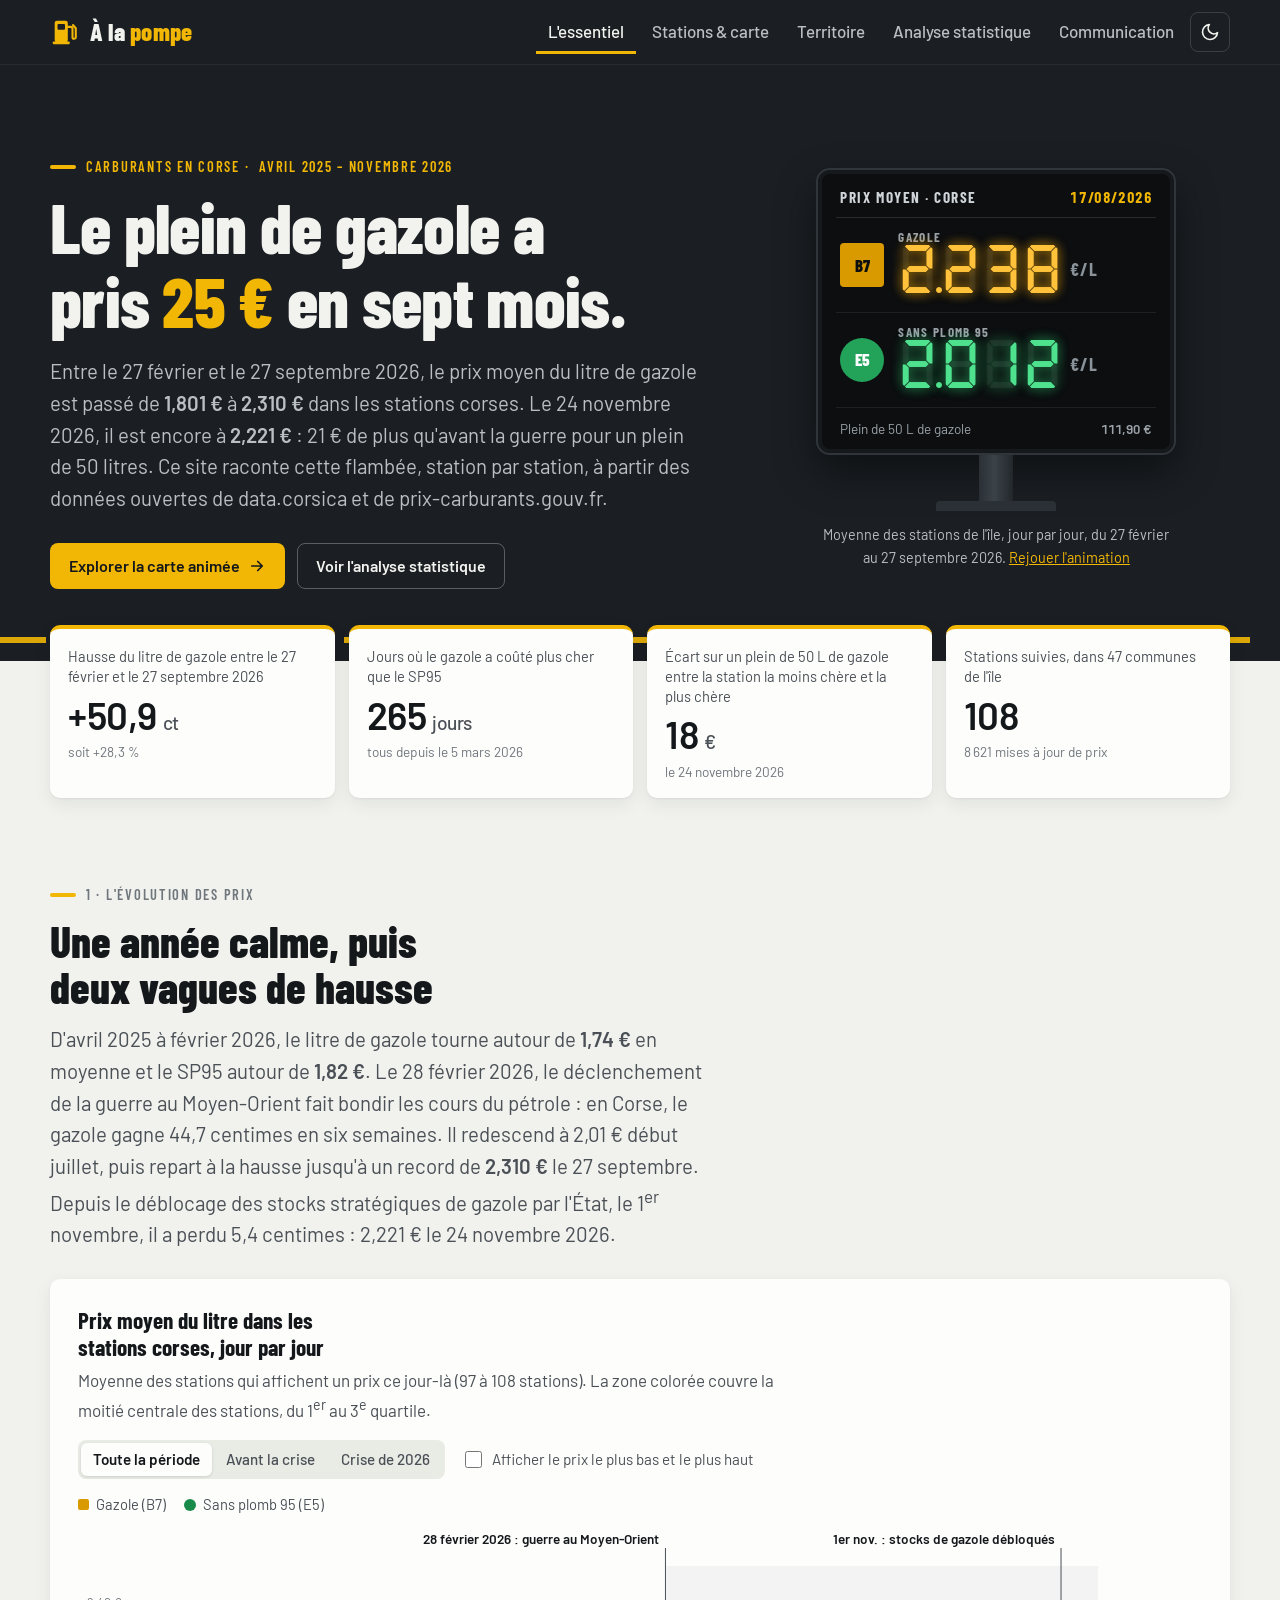
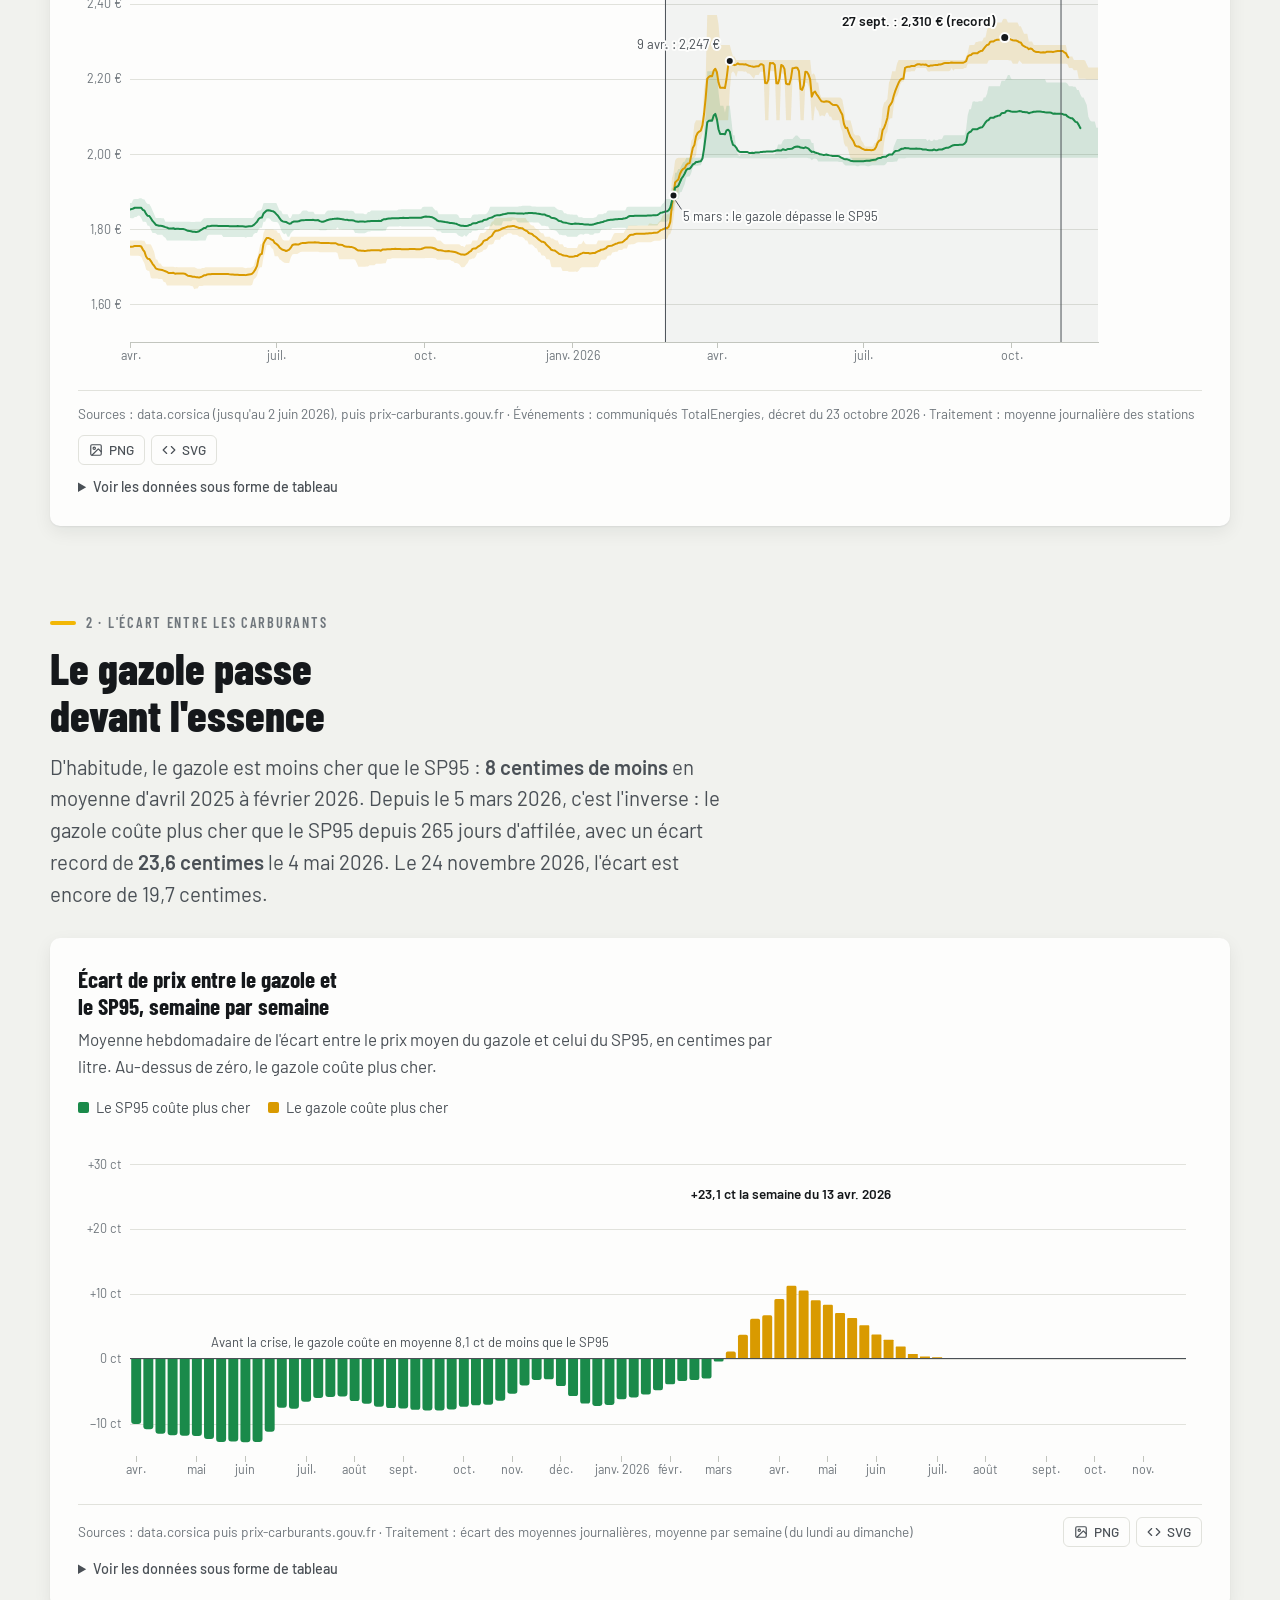
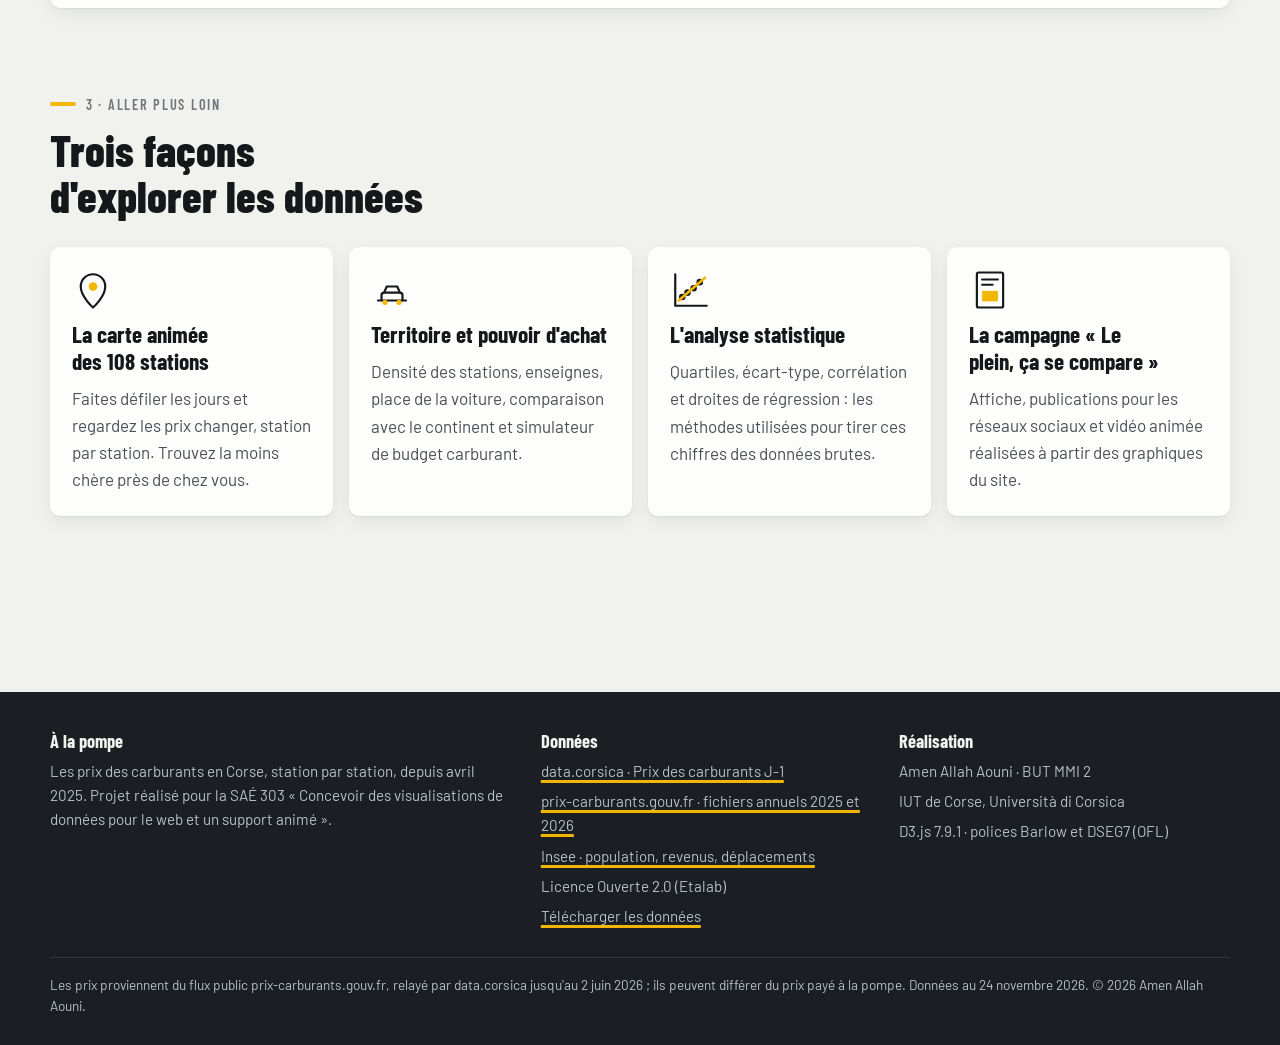
==== commit ada21785: "Ajoute la page Territoire : croisement des prix avec l'Insee et le continent - densité des stations " ====
--- a/site/index.html
+++ b/site/index.html
@@ -24,6 +24,7 @@
     <nav class="nav" id="nav" aria-label="Navigation principale">
       <a href="index.html" aria-current="page">L'essentiel</a>
       <a href="stations.html">Stations &amp; carte</a>
+      <a href="territoire.html">Territoire</a>
       <a href="analyse.html">Analyse statistique</a>
       <a href="communication.html">Communication</a>
       <button class="icon-btn theme-toggle" type="button" aria-label="Changer de thème"></button>
@@ -140,6 +141,11 @@
           <h3>La carte animée des 108 stations</h3>
           <p>Faites défiler les jours et regardez les prix changer, station par station. Trouvez la moins chère près de chez vous.</p>
         </a>
+        <a class="card" href="territoire.html">
+          <svg class="pic" viewBox="0 0 48 48" fill="none" stroke="currentColor" stroke-width="2.5" stroke-linecap="round" stroke-linejoin="round" aria-hidden="true"><path d="M8 36h32"/><path d="M12 36v-6a3 3 0 0 1 3-3h18a3 3 0 0 1 3 3v6"/><path d="M15 27l3-7h12l3 7"/><circle cx="16" cy="38" r="3" fill="var(--mark)" stroke="none"/><circle cx="32" cy="38" r="3" fill="var(--mark)" stroke="none"/></svg>
+          <h3>Territoire et pouvoir d'achat</h3>
+          <p>Densité des stations, enseignes, place de la voiture, comparaison avec le continent et simulateur de budget carburant.</p>
+        </a>
         <a class="card" href="analyse.html">
           <svg class="pic" viewBox="0 0 48 48" fill="none" stroke="currentColor" stroke-width="2.5" stroke-linecap="round" aria-hidden="true"><path d="M6 42h36M6 42V6"/><circle cx="14" cy="32" r="2.5" fill="currentColor"/><circle cx="20" cy="27" r="2.5" fill="currentColor"/><circle cx="27" cy="22" r="2.5" fill="currentColor"/><circle cx="34" cy="15" r="2.5" fill="currentColor"/><path d="M10 36 40 10" stroke="var(--mark)" stroke-width="3"/></svg>
           <h3>L'analyse statistique</h3>
@@ -165,7 +171,8 @@
       <h4>Données</h4>
       <ul>
         <li><a href="https://data.corsica/datasets/prix-des-carburants-j-1-avec-historique-en-corse">data.corsica · Prix des carburants J-1</a></li>
-        <li><a href="https://www.prix-carburants.gouv.fr/rubrique/opendata/">prix-carburants.gouv.fr · fichier annuel 2026</a></li>
+        <li><a href="https://www.prix-carburants.gouv.fr/rubrique/opendata/">prix-carburants.gouv.fr · fichiers annuels 2025 et 2026</a></li>
+        <li><a href="https://www.insee.fr/">Insee · population, revenus, déplacements</a></li>
         <li>Licence Ouverte 2.0 (Etalab)</li>
         <li><a href="analyse.html#telechargements">Télécharger les données</a></li>
       </ul>
--- a/site/css/style.css
+++ b/site/css/style.css
@@ -369,3 +369,33 @@
   body { background: #fff; }
   .chart-card, .kpi, .card { box-shadow: none; border: 1px solid #ddd; }
 }
+
+/* ---------- page Territoire ---------- */
+.kpis-flat { margin-top: 0; }
+/* distance à la station la plus proche : rampe ordinale à une teinte (bleu), validée en clair et en sombre */
+:root { --d0: #84b9f3; --d1: #338ced; --d2: #1b64be; --d3: #0e3d7e; }
+@media (prefers-color-scheme: dark) { :root:not([data-theme="light"]) { --d0: #1757ac; --d1: #257de0; --d2: #6aabf1; --d3: #b6d5f8; } }
+:root[data-theme="dark"] { --d0: #1757ac; --d1: #257de0; --d2: #6aabf1; --d3: #b6d5f8; }
+.commune-d { stroke: var(--surface); stroke-width: .6; }
+.st-point { stroke: var(--surface); stroke-width: 1.6; }
+.st-vide { fill: var(--surface); stroke: var(--ink-2); stroke-width: 1.6; }
+.st-acces { fill: var(--surface); stroke: var(--ink); stroke-width: 1.6; }
+.simu { display: grid; grid-template-columns: minmax(0, 1fr) minmax(0, 1.35fr); gap: 28px; align-items: start; }
+@media (max-width: 860px) { .simu { grid-template-columns: 1fr; } }
+.simu label { display: block; font-weight: 600; margin-bottom: 6px; }
+.simu .field + .field { margin-top: 18px; }
+.simu .ctl-label { margin: 0 0 6px; }
+.simu input[type="range"] { width: 100%; accent-color: var(--ink); }
+.simu .seg { flex-wrap: wrap; }
+.simu-out { display: grid; gap: 14px; }
+.simu-note { grid-column: 1 / -1; margin: 0; }
+table.duel td, table.duel th { white-space: normal; vertical-align: middle; }
+table.duel td.n { width: 22%; }
+table.duel td.src { color: var(--muted); font-size: .82rem; min-width: 12em; }
+.duel .val { display: grid; gap: 4px; justify-items: end; }
+.duel .bar { height: 6px; border-radius: 3px; background: var(--axis); justify-self: stretch; }
+.duel .bar i { display: block; height: 100%; border-radius: 3px; background: var(--ink-2); }
+.duel .plus-expose { font-weight: 600; }
+.sources-list ul { margin: 12px 0 0; padding-left: 1.2em; display: grid; gap: 6px; font-size: .92rem; }
+.sources-list a { color: var(--ink-2); }
+@media (max-width: 600px) { table.duel td.src, table.duel th:last-child { display: none; } table.duel td.n { width: 30%; } }
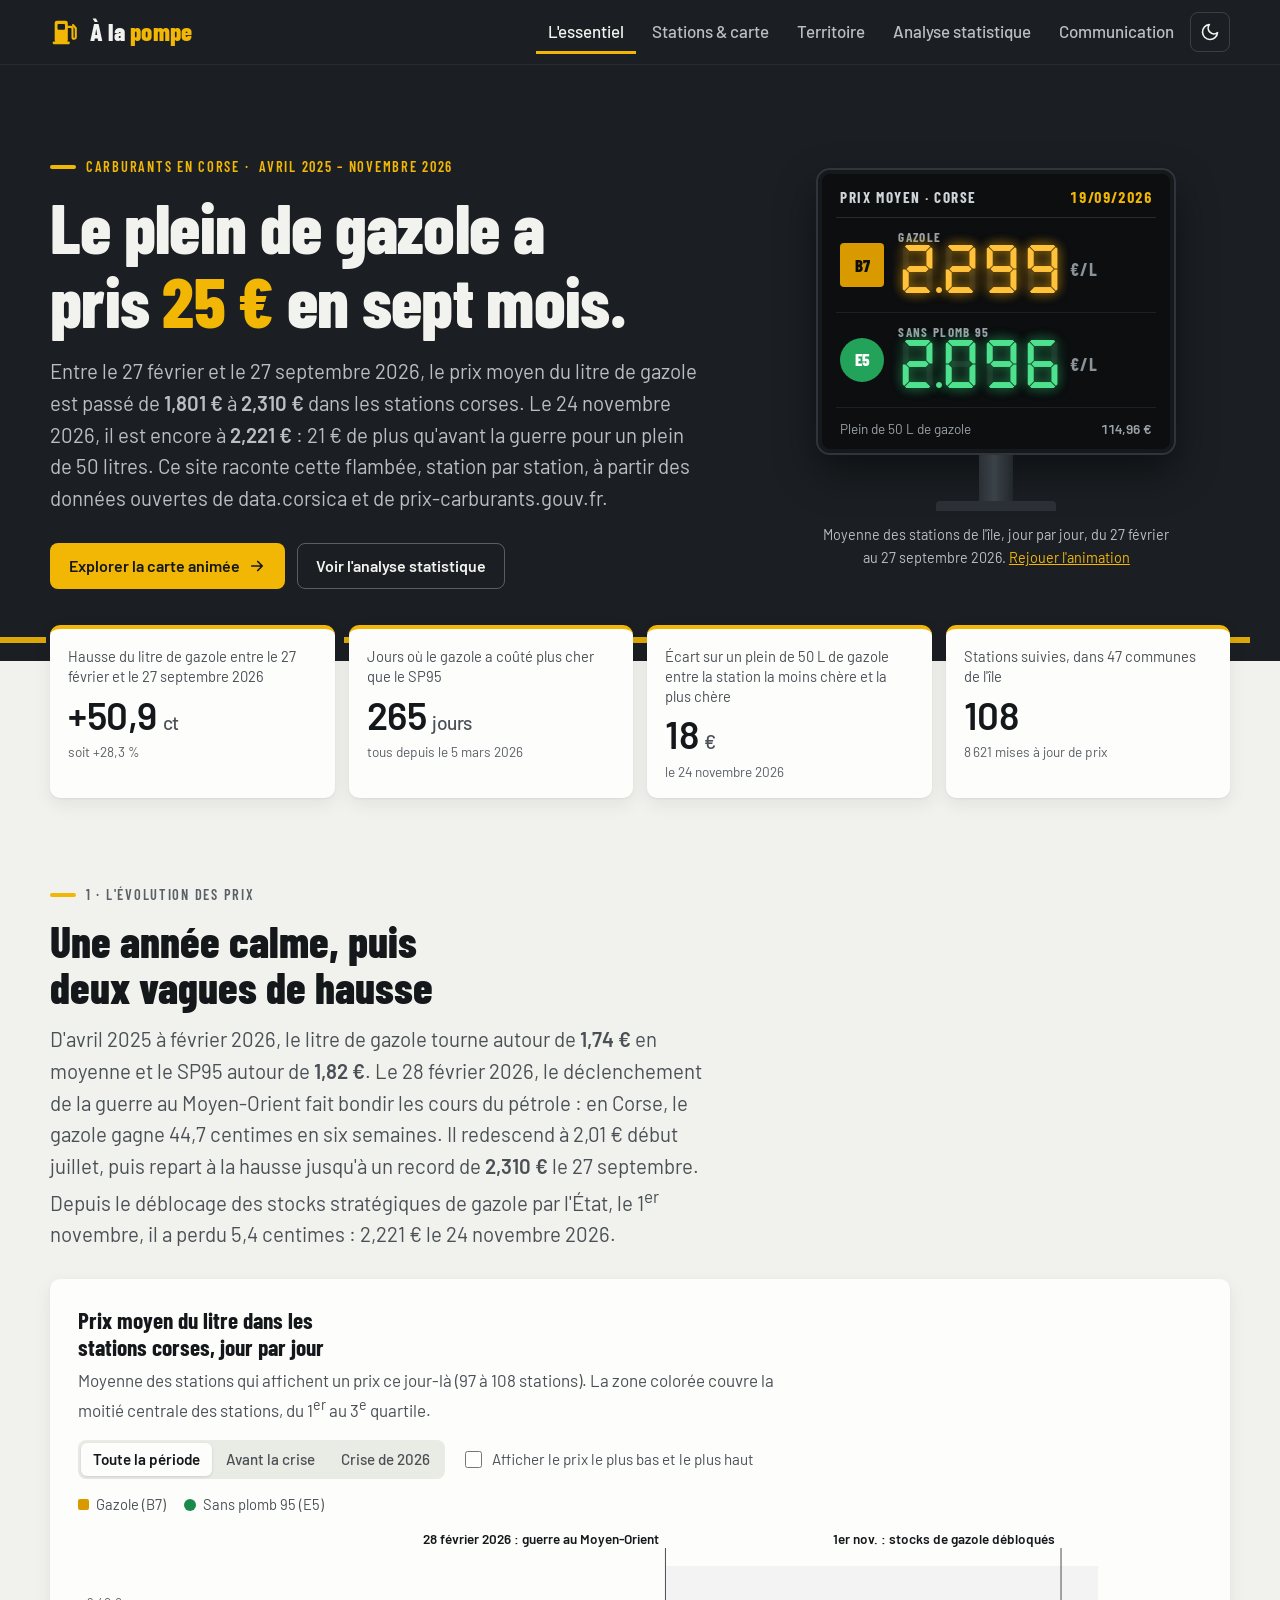
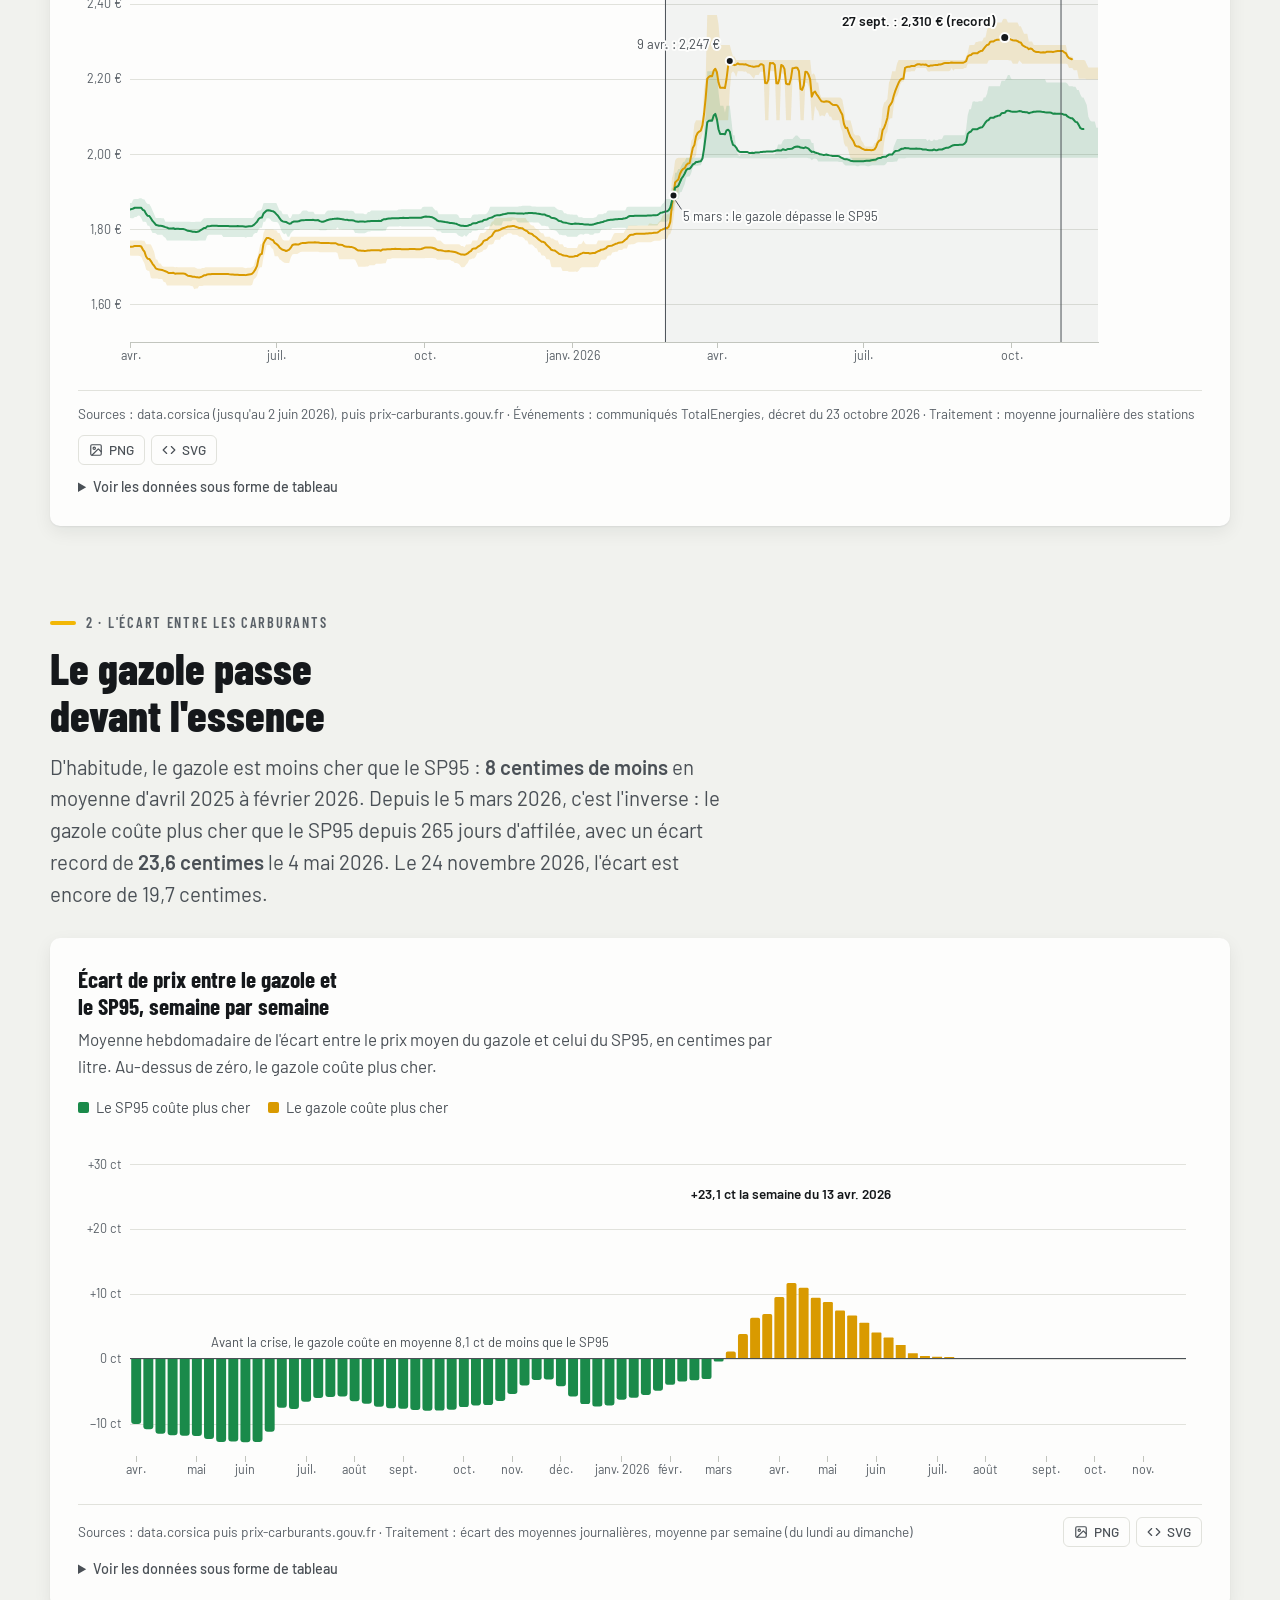
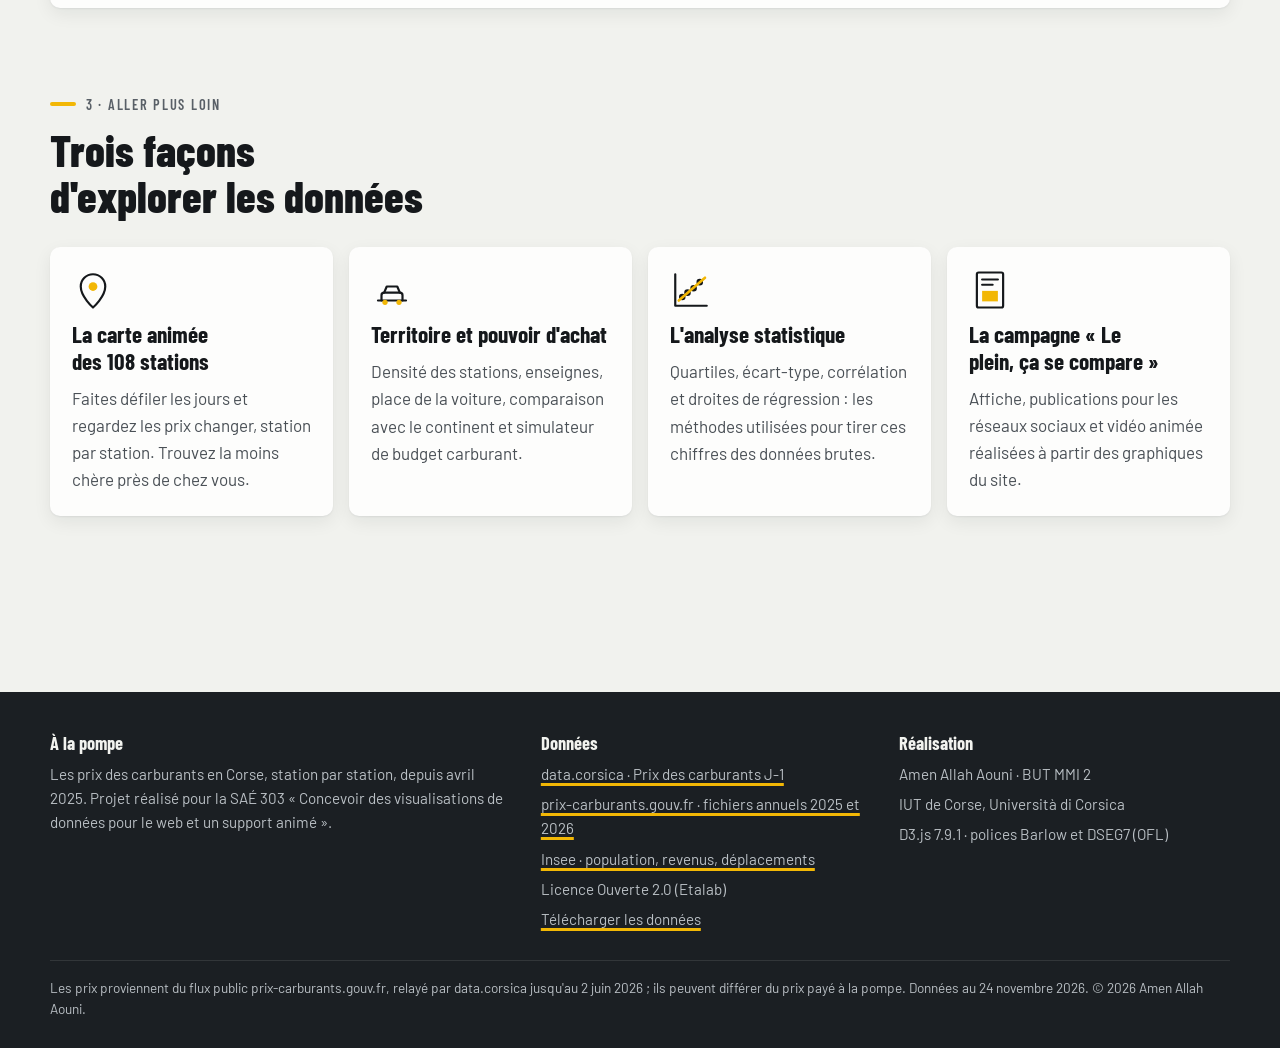
==== commit 7b92d519: "Accessibilité : contrastes, ordre des titres, rôles ARIA des graphiques, cibles tactiles 44 px, régi" ====
--- a/site/index.html
+++ b/site/index.html
@@ -164,11 +164,11 @@
 <footer class="site-footer">
   <div class="wrap">
     <div>
-      <h4>À la pompe</h4>
+      <h3>À la pompe</h3>
       <p>Les prix des carburants en Corse, station par station, depuis avril 2025. Projet réalisé pour la SAÉ 303 «&nbsp;Concevoir des visualisations de données pour le web et un support animé&nbsp;».</p>
     </div>
     <div>
-      <h4>Données</h4>
+      <h3>Données</h3>
       <ul>
         <li><a href="https://data.corsica/datasets/prix-des-carburants-j-1-avec-historique-en-corse">data.corsica · Prix des carburants J-1</a></li>
         <li><a href="https://www.prix-carburants.gouv.fr/rubrique/opendata/">prix-carburants.gouv.fr · fichiers annuels 2025 et 2026</a></li>
@@ -178,7 +178,7 @@
       </ul>
     </div>
     <div>
-      <h4>Réalisation</h4>
+      <h3>Réalisation</h3>
       <ul>
         <li>Amen Allah Aouni · BUT MMI 2</li>
         <li>IUT de Corse, Università di Corsica</li>
--- a/site/css/style.css
+++ b/site/css/style.css
@@ -23,7 +23,7 @@
   --surface-2: #e9ebe5;
   --ink: #15181b;
   --ink-2: #4a5056;
-  --muted: #6f767c;
+  --muted: #596067;
   --line: #e1e2dc;
   --axis: #c2c5be;
   --asphalt: #1b1f23;
@@ -323,7 +323,7 @@
 .steps { counter-reset: s; display: grid; gap: 14px; padding: 0; margin: 0; list-style: none; }
 .steps li { counter-increment: s; display: grid; grid-template-columns: 40px 1fr; gap: 14px; background: var(--surface); border-radius: var(--radius); padding: 16px; box-shadow: var(--shadow); }
 .steps li::before { content: counter(s); width: 36px; height: 36px; border-radius: 50%; background: var(--asphalt); color: var(--mark); display: grid; place-items: center; font: 800 1.15rem/1 var(--font-display); }
-.steps h4 { margin-bottom: 4px; }
+.steps h3 { font-size: 1.15rem; line-height: 1.2; margin-bottom: 4px; }
 .steps p { color: var(--ink-2); }
 .dl-list { display: grid; gap: 10px; grid-template-columns: repeat(auto-fit, minmax(260px, 1fr)); }
 .dl { display: flex; gap: 12px; align-items: center; background: var(--surface); padding: 14px 16px; border-radius: var(--radius); box-shadow: var(--shadow); text-decoration: none; }
@@ -359,7 +359,8 @@
 /* ---------- pied de page ---------- */
 .site-footer { background: var(--asphalt); color: var(--on-asphalt-2); padding: 40px 0 28px; margin-top: clamp(48px, 7vw, 88px); font-size: .95rem; }
 .site-footer .wrap { display: grid; grid-template-columns: 1.4fr 1fr 1fr; gap: 28px; }
-.site-footer h4 { color: var(--on-asphalt); margin-bottom: 8px; }
+.site-footer h3 { font-size: 1.15rem; line-height: 1.2; color: var(--on-asphalt); margin-bottom: 8px; }
+.chart-head h2 { font-size: 1.45rem; line-height: 1.15; font-weight: 700; }
 .site-footer ul { list-style: none; padding: 0; margin: 0; display: grid; gap: 6px; }
 .site-footer .legal { grid-column: 1 / -1; border-top: 1px solid rgba(255, 255, 255, .1); padding-top: 16px; font-size: .85rem; }
 @media (max-width: 760px) { .site-footer .wrap { grid-template-columns: 1fr; } }
@@ -399,3 +400,22 @@
 .sources-list ul { margin: 12px 0 0; padding-left: 1.2em; display: grid; gap: 6px; font-size: .92rem; }
 .sources-list a { color: var(--ink-2); }
 @media (max-width: 600px) { table.duel td.src, table.duel th:last-child { display: none; } table.duel td.n { width: 30%; } }
+
+/* Cibles tactiles : 44 px minimum sur écrans tactiles (WCAG 2.5.5) */
+@media (pointer: coarse), (max-width: 760px) {
+  .seg button, .export button, .mini-btn, .totem-replay, .data-table summary { min-height: 44px; min-width: 44px; }
+  .seg button { padding-inline: 14px; }
+  .data-table summary { display: flex; align-items: center; }
+  .icon-btn { width: 44px; height: 44px; }
+  .logo, .skip { min-height: 44px; display: inline-flex; align-items: center; }
+  .site-footer a, .source a { display: inline-block; padding-block: 11px; }
+  input[type="radio"], input[type="checkbox"] { min-width: 24px; min-height: 24px; }
+  label:has(> input[type="radio"]), label:has(> input[type="checkbox"]) { min-height: 44px; display: inline-flex; align-items: center; gap: 8px; }
+}
+.table-scroll:focus-visible { outline: 3px solid var(--focus); outline-offset: 2px; }
+@media (pointer: coarse), (max-width: 760px) {
+  th button { min-height: 44px; min-width: 44px; }
+  input.search, input[type="search"], .search { min-height: 44px; }
+  .sources-list a, .data-table li a, .prose a, p a { padding-block: 2px; }
+  .sources-list li a { display: inline-block; padding-block: 12px; }
+}
